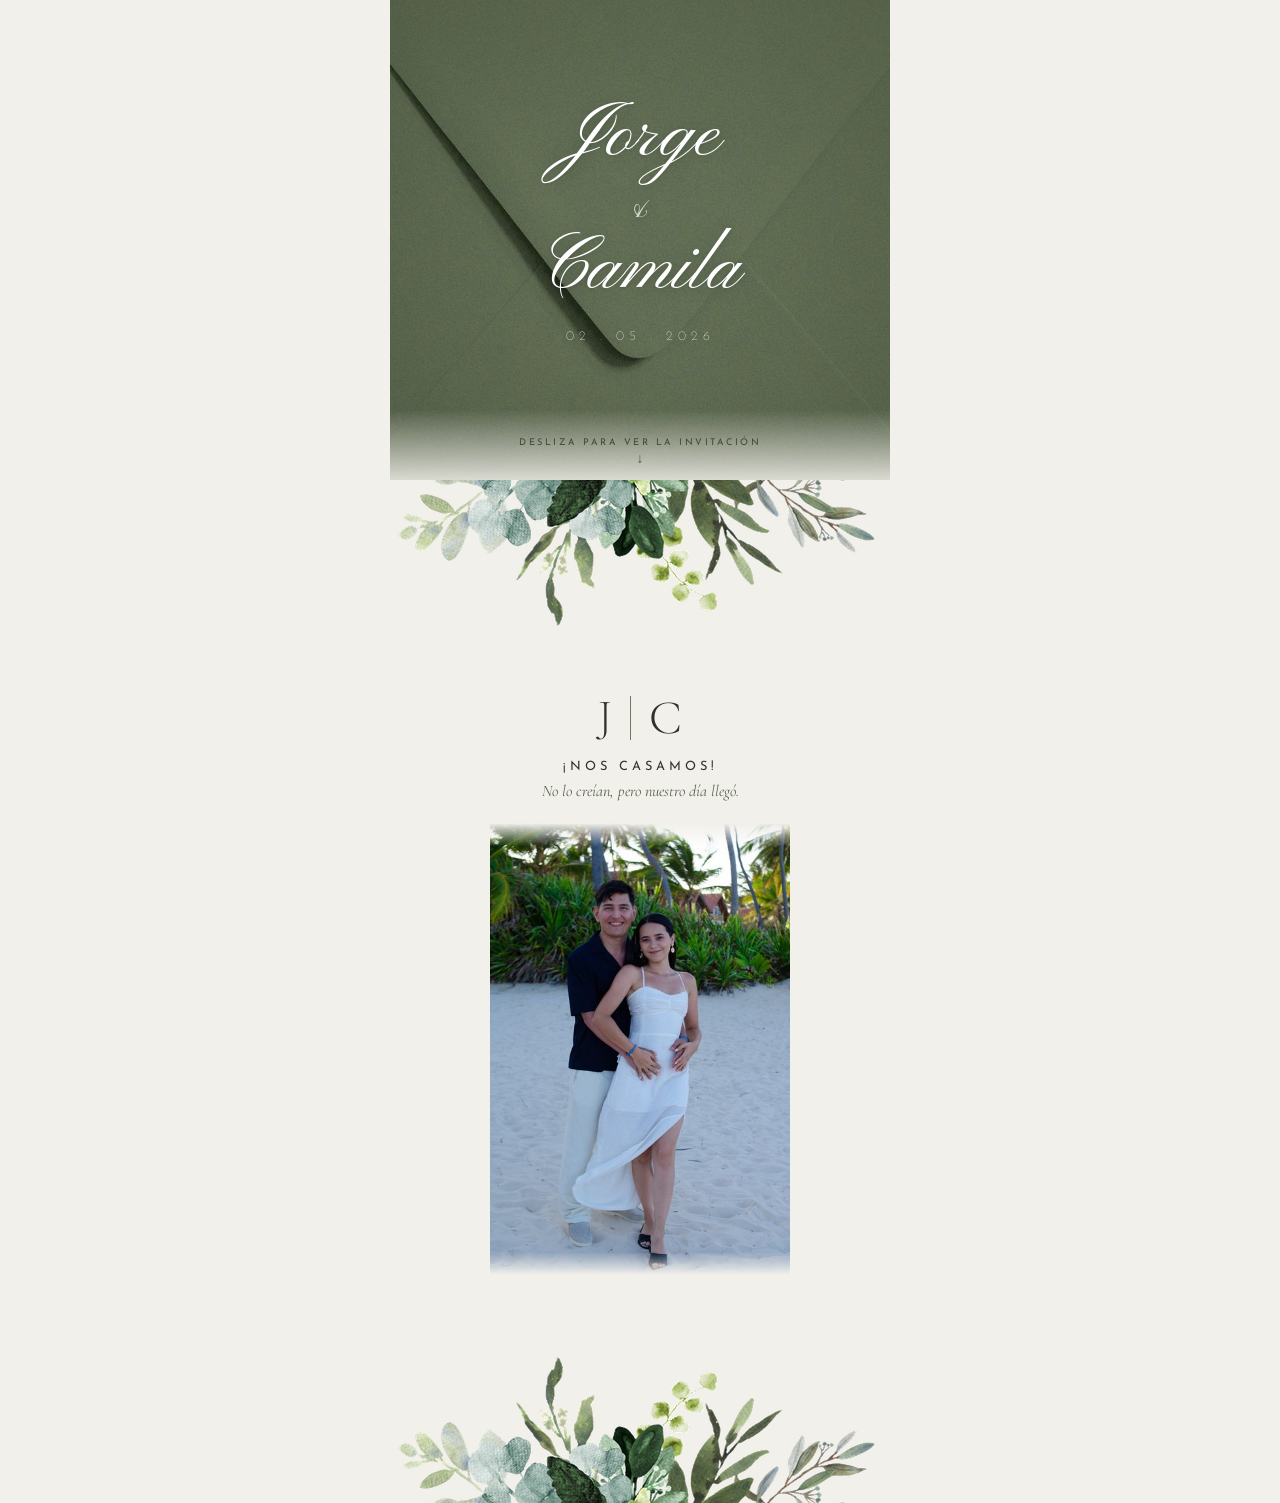
==== index.html @ a5d842a4 "New template for the invite" ====
<!DOCTYPE html>
<html lang="es">

<head>
    <meta charset="UTF-8">
    <meta name="viewport" content="width=device-width, initial-scale=1">
    <meta name="theme-color" content="#F2F0EB">
    <meta name="description" content="Invitación de boda de Jorge y Camila">
    <link rel="icon" href="./assets/favicon.png">
    <title>Jorge & Camila - Nuestra Boda</title>

    <link rel="preconnect" href="https://fonts.googleapis.com">
    <link rel="preconnect" href="https://fonts.gstatic.com" crossorigin>
    <link
        href="https://fonts.googleapis.com/css2?family=Pinyon+Script&family=Cormorant+Garamond:wght@300;400;500&family=Josefin+Sans:wght@200;300;400;500&display=swap"
        rel="stylesheet">

    <!-- CSS externo -->
    <link rel="stylesheet" href="./css/styles.css">

    <!-- JS externo -->
    <script src="./js/index.js" defer></script>
</head>

<body>
    <main class="wrap" role="main">
        <!-- HERO -->
        <section class="hero">
            <img class="hero-img"
                src="[data-uri]"
                alt="">
            <div class="hero-vig"></div>
            <div class="hero-fade"></div>
            <div class="hero-content">
                <div class="hname hn1">Jorge</div>
                <div class="hamp">&amp;</div>
                <div class="hname hn2">Camila</div>
                <div class="hdate">02 . 05 . 2026</div>
            </div>
            <div class="hero-hint">
                <span class="hint-txt">Desliza para ver la invitación</span>
                <span class="hint-arrow">↓</span>
            </div>
        </section>

        <!-- SECTION 2 -->
        <section class="sec2">
            <img class="euc-top"
                src="[data-uri]"
                alt="">
            <div class="sec2-inner">
                <div class="mono" id="mono">
                    <span class="mono-l mono-j">J</span>
                    <div class="mono-bar"></div>
                    <span class="mono-l">C</span>
                </div>
                <div class="casamos" id="casamos">
                    <p class="casamos-t">¡NOS CASAMOS!</p>
                    <p class="casamos-s">No lo creían, pero nuestro día llegó.</p>
                </div>
                <div class="foto-wrap" id="foto">
                    <img class="foto"
                        src="[data-uri]"
                        alt="Jorge y Camila">
                </div>
            </div>
            <img class="euc-bottom"
                src="[data-uri]"
                alt="">
        </section>
    </main>
</body>

</html>
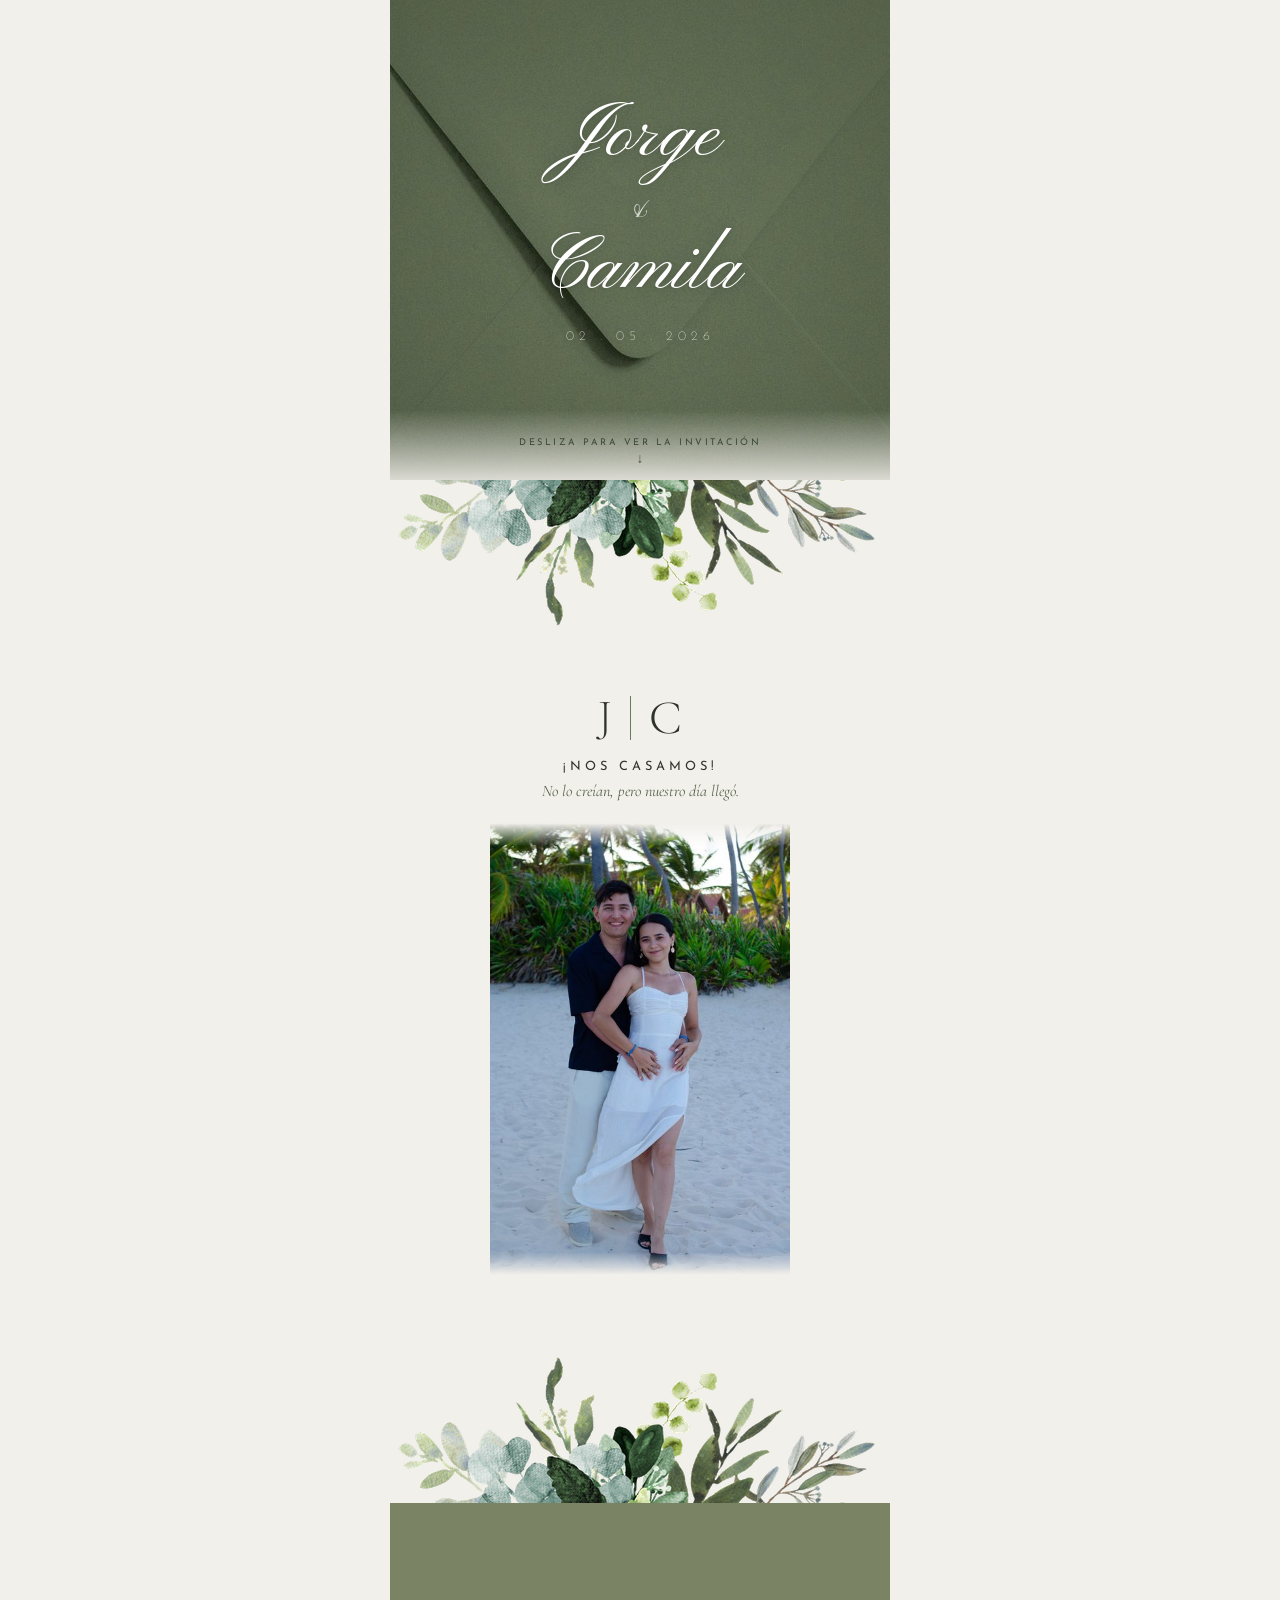
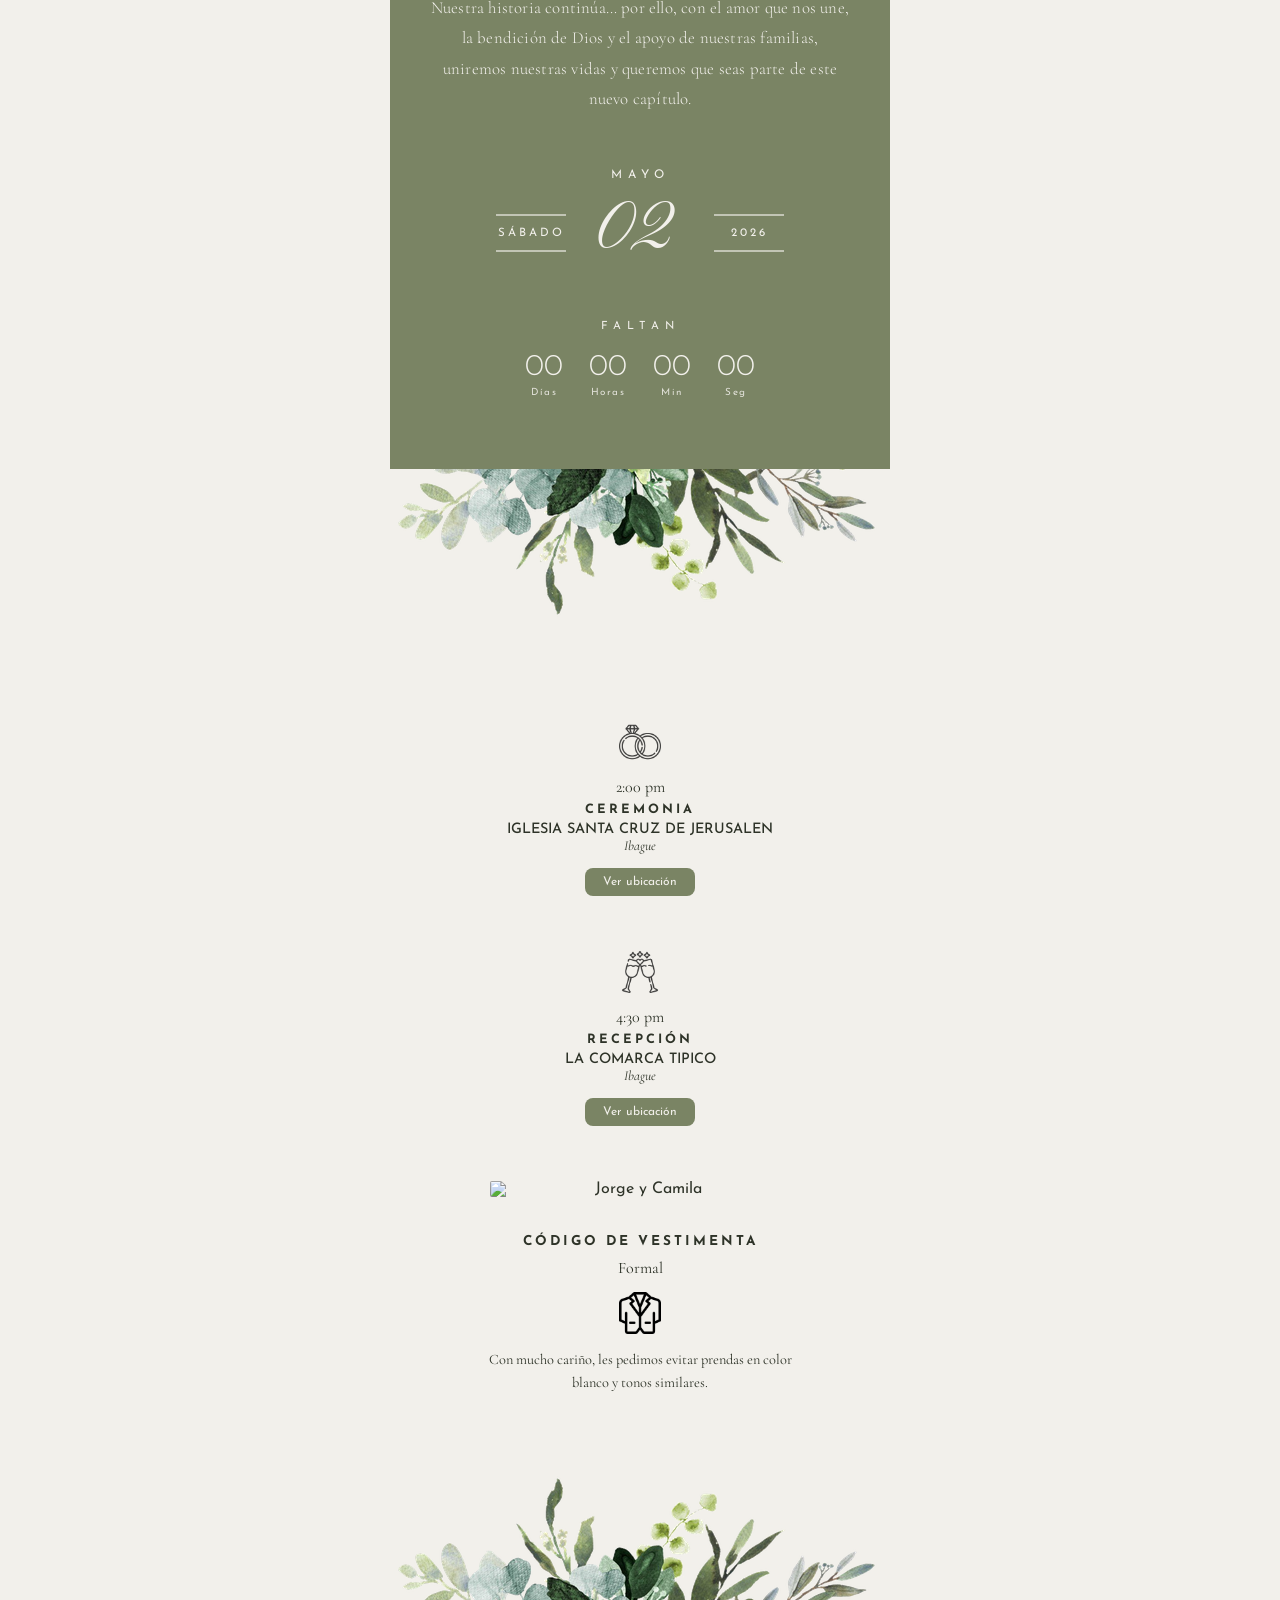
==== commit 903c043e: "Dos nuevas secciones para la invitacion finalizadas" ====
--- a/index.html
+++ b/index.html
@@ -68,6 +68,101 @@
                 src="[data-uri]"
                 alt="">
         </section>
+        <!-- SECTION 3 -->
+        <section class="sec3">
+
+            <p class="sec3-text" id="message">
+                Nuestra historia continúa… por ello, con el amor que nos une,
+                la bendición de Dios y el apoyo de nuestras familias, uniremos
+                nuestras vidas y queremos que seas parte de este nuevo capítulo.
+            </p>
+
+            <div class="fecha-box">
+                <div class="fecha-top">MAYO</div>
+
+                <div class="fecha-mid">
+                    <div class="fecha-col">
+                        <span class="fecha-line"></span>
+                        <span class="fecha-dia">SÁBADO</span>
+                        <span class="fecha-line"></span>
+                    </div>
+
+                    <div class="fecha-num">02</div>
+
+                    <div class="fecha-col">
+                        <span class="fecha-line"></span>
+                        <span class="fecha-ano">2026</span>
+                        <span class="fecha-line"></span>
+                    </div>
+                </div>
+            </div>
+
+            <div class="countdown">
+                <p class="countdown-title">FALTAN</p>
+
+                <div class="countdown-time">
+                    <div><span id="cd-d">00</span><small>Días</small></div>
+                    <div><span id="cd-h">00</span><small>Horas</small></div>
+                    <div><span id="cd-m">00</span><small>Min</small></div>
+                    <div><span id="cd-s">00</span><small>Seg</small></div>
+                </div>
+            </div>
+        </section>
+        <section class="sec2">
+            <img class="euc-top"
+                src="[data-uri]"
+                alt="">
+            <div class="sec2-inner eventos">
+
+                <!-- CEREMONIA -->
+                <div class="evento">
+                    <img class="evento-icon" src="./assets/anillos-de-boda.png" alt="">
+                    <p class="evento-hora">2:00 pm</p>
+                    <h3 class="evento-titulo">CEREMONIA</h3>
+                    <p class="evento-lugar">IGLESIA SANTA CRUZ DE JERUSALEN</p>
+                    <p class="evento-ciudad">Ibague</p>
+
+                    <a class="evento-btn" href="https://share.google/dFpgLaknAJYP2M3RO" target="_blank" rel="noopener">
+                        Ver ubicación
+                    </a>
+                </div>
+
+                <!-- RECEPCIÓN -->
+                <div class="evento">
+                    <img class="evento-icon" src="./assets/salud (1).png" alt="">
+                    <p class="evento-hora">4:30 pm</p>
+                    <h3 class="evento-titulo">RECEPCIÓN</h3>
+                    <p class="evento-lugar">LA COMARCA TIPICO</p>
+                    <p class="evento-ciudad">Ibague</p>
+
+                    <a class="evento-btn" href="https://share.google/b4p7XQlwk4lfN6Kdl" target="_blank" rel="noopener">
+                        Ver ubicación
+                    </a>
+                </div>
+                <div class="foto-wrap" id="foto">
+                    <img class="foto" src="./assets/DSC_6551.JPEG" alt="Jorge y Camila">
+                </div>
+
+                <!-- VESTIMENTA -->
+                <div class="sec2-inner vestimenta">
+
+                    <h2 class="vest-title">CÓDIGO DE VESTIMENTA</h2>
+                    <p class="vest-sub">Formal</p>
+
+                    <img class="vest-img" src="./assets/chaqueta-de-sport.png" alt="Código de vestimenta formal" loading="lazy">
+
+                    <p class="vest-note">
+                        Con mucho cariño, les pedimos evitar prendas en color blanco
+                        y tonos similares.
+                    </p>
+
+                </div>
+
+            </div>
+            <img class="euc-bottom"
+                src="[data-uri]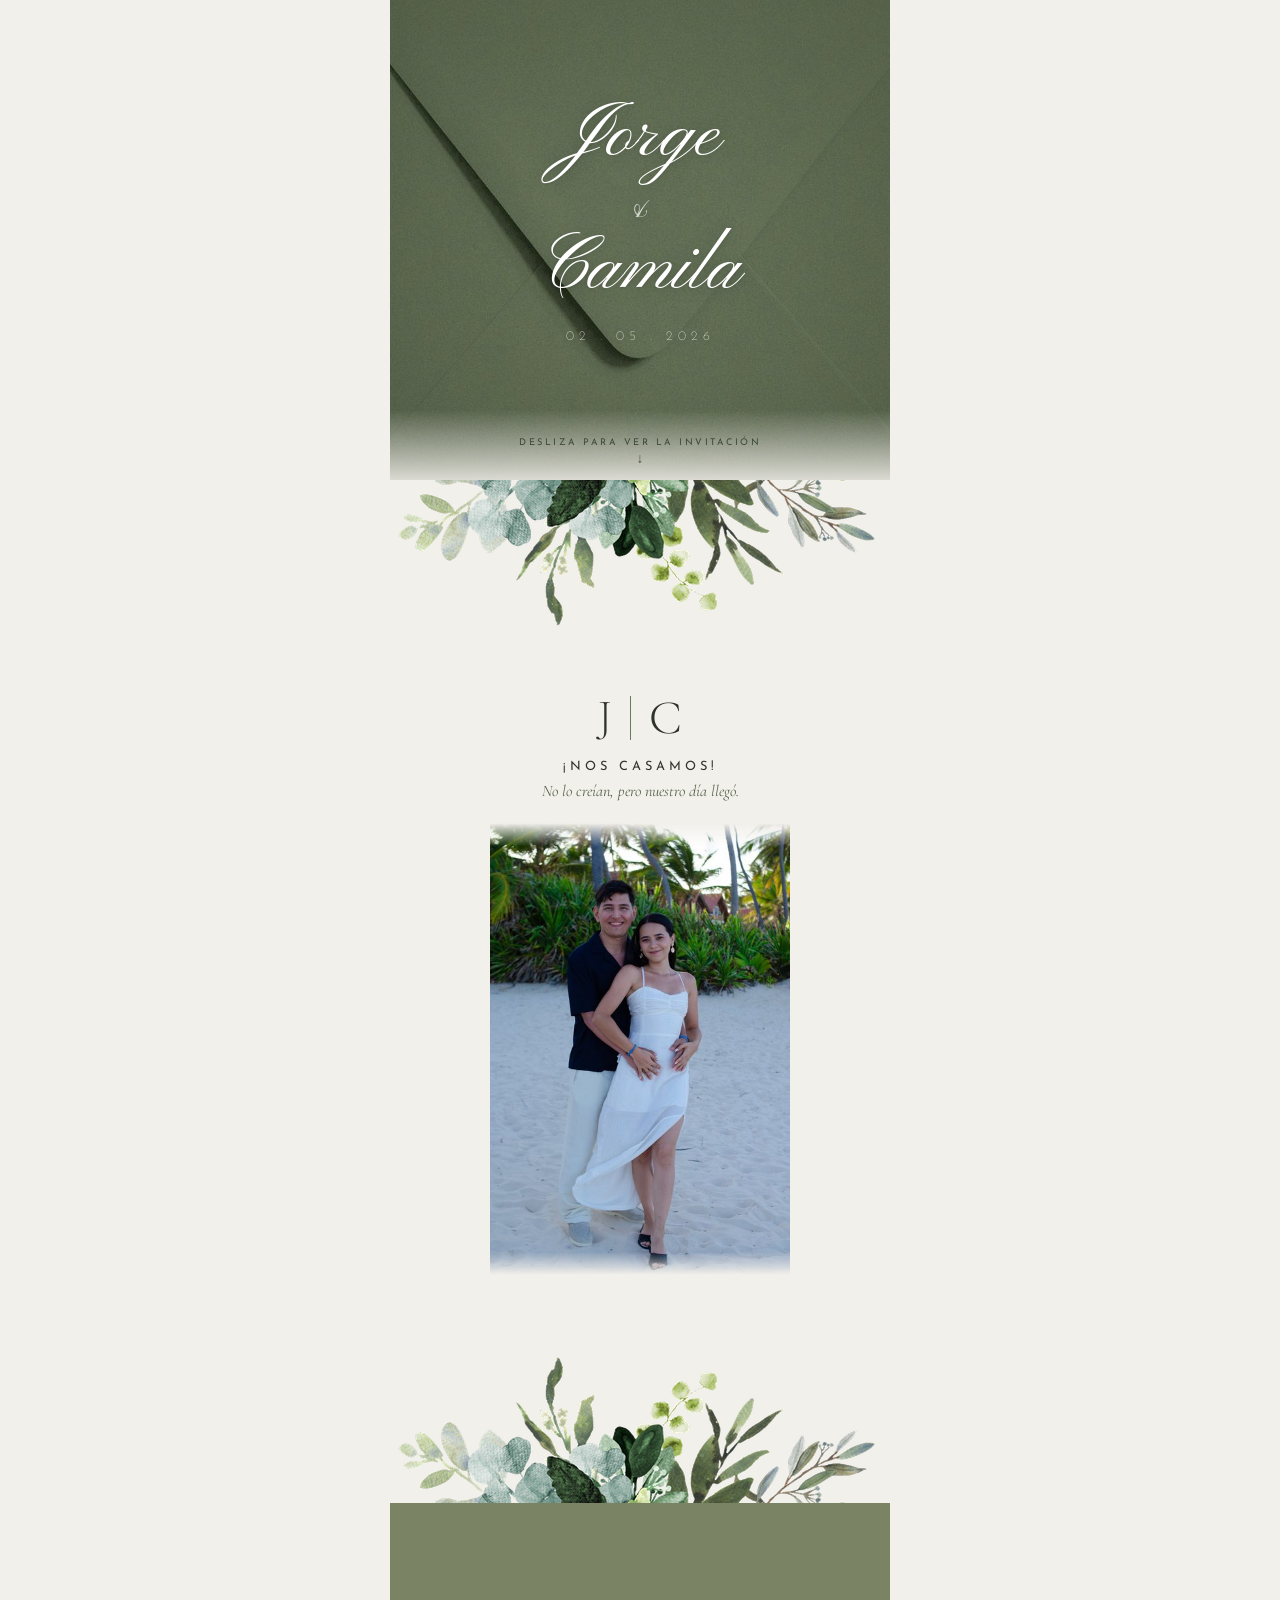
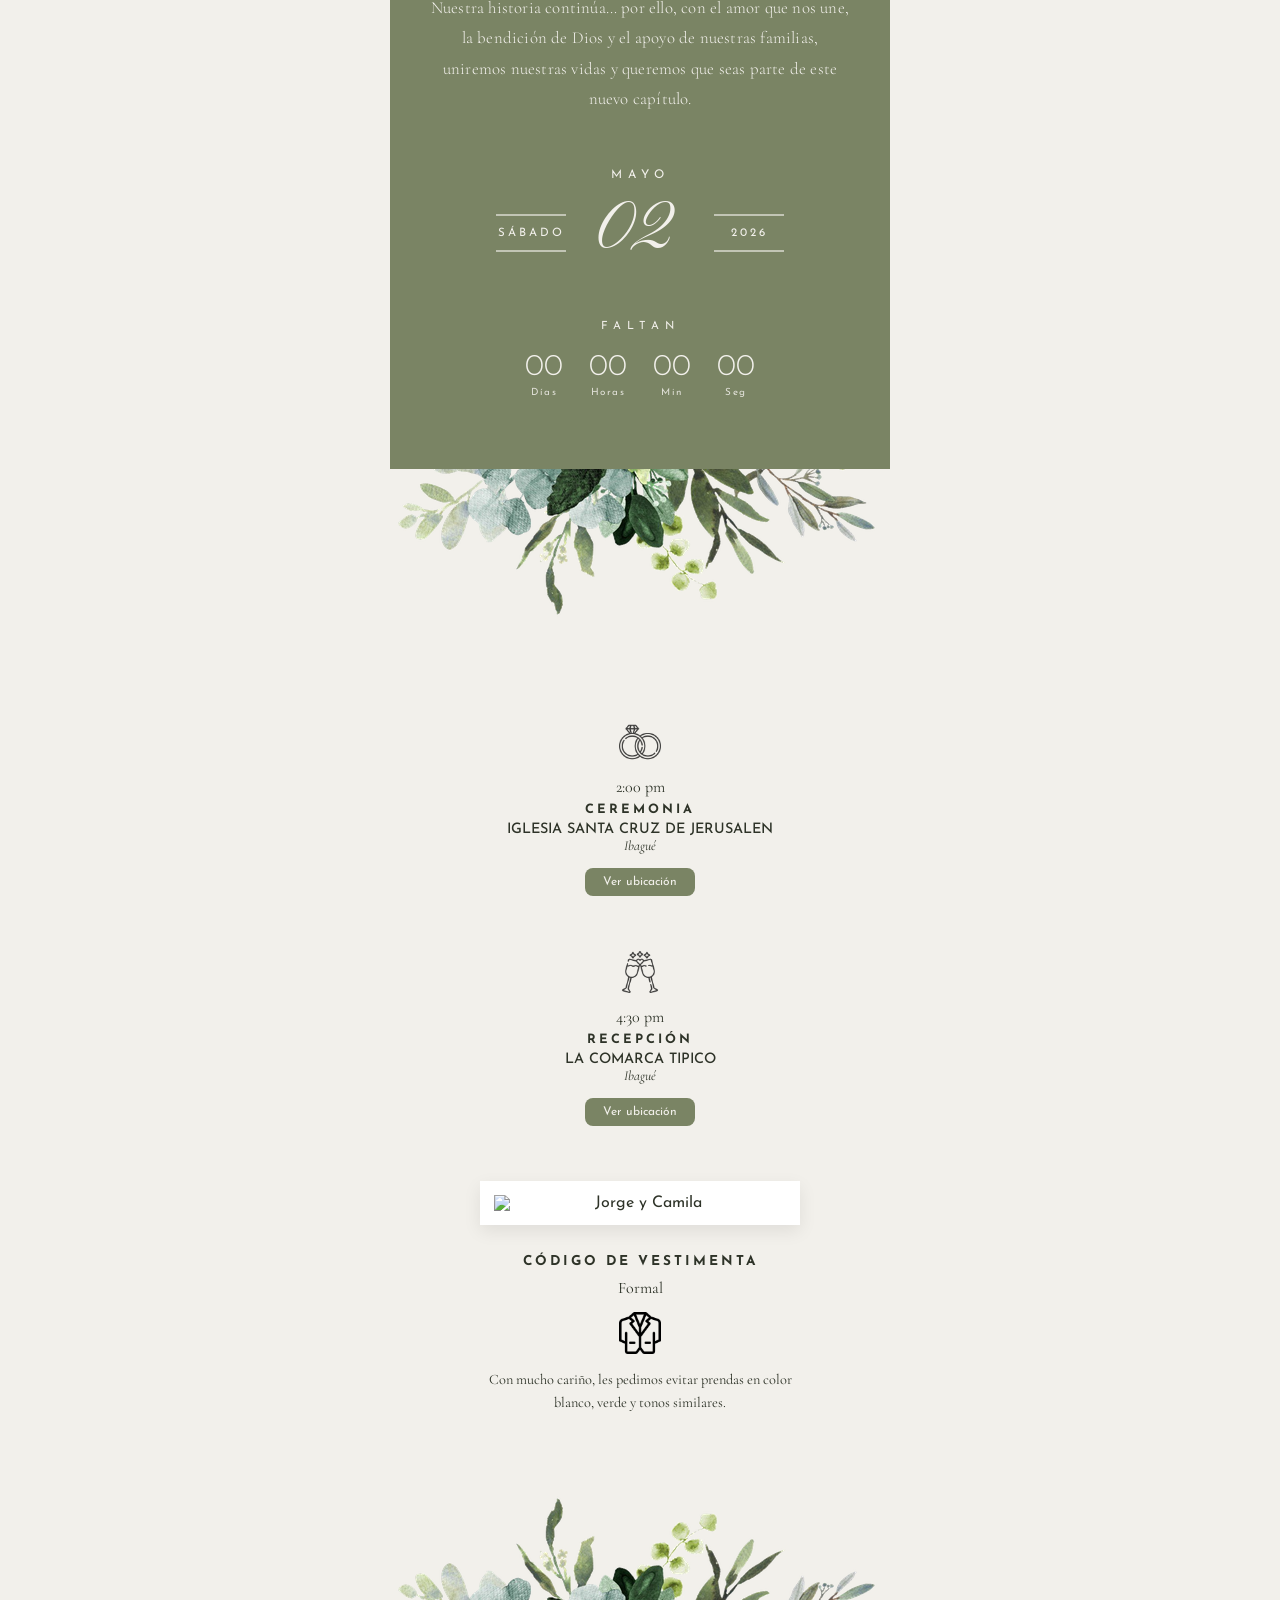
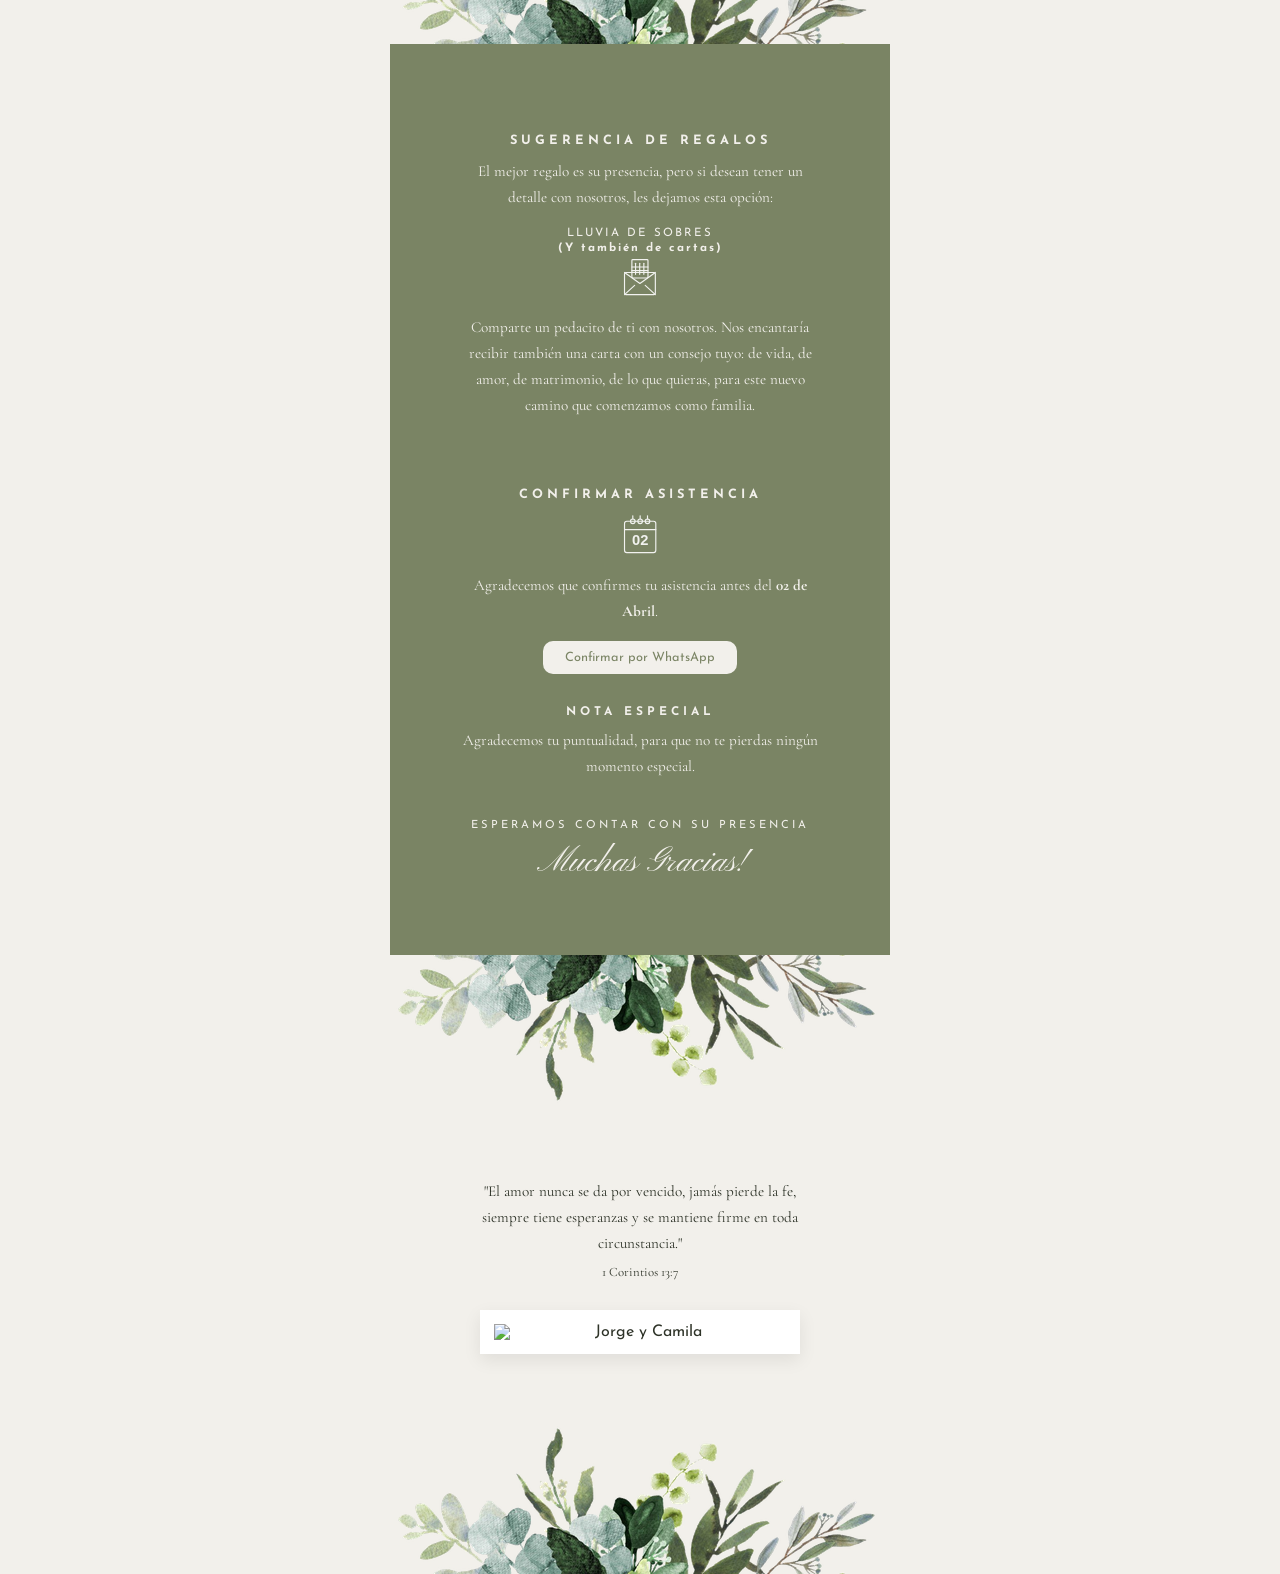
==== commit 55572541: "Final version sin links ni claude" ====
--- a/index.html
+++ b/index.html
@@ -120,7 +120,7 @@
                     <p class="evento-hora">2:00 pm</p>
                     <h3 class="evento-titulo">CEREMONIA</h3>
                     <p class="evento-lugar">IGLESIA SANTA CRUZ DE JERUSALEN</p>
-                    <p class="evento-ciudad">Ibague</p>
+                    <p class="evento-ciudad">Ibagué</p>
 
                     <a class="evento-btn" href="https://share.google/dFpgLaknAJYP2M3RO" target="_blank" rel="noopener">
                         Ver ubicación
@@ -133,36 +133,147 @@
                     <p class="evento-hora">4:30 pm</p>
                     <h3 class="evento-titulo">RECEPCIÓN</h3>
                     <p class="evento-lugar">LA COMARCA TIPICO</p>
-                    <p class="evento-ciudad">Ibague</p>
+                    <p class="evento-ciudad">Ibagué</p>
 
                     <a class="evento-btn" href="https://share.google/b4p7XQlwk4lfN6Kdl" target="_blank" rel="noopener">
                         Ver ubicación
                     </a>
                 </div>
-                <div class="foto-wrap" id="foto">
-                    <img class="foto" src="./assets/DSC_6551.JPEG" alt="Jorge y Camila">
+                <div class="foto-marco">
+                    <img src="./assets/DSC_6551.JPEG" alt="Jorge y Camila" loading="lazy">
                 </div>
 
                 <!-- VESTIMENTA -->
                 <div class="sec2-inner vestimenta">
-
                     <h2 class="vest-title">CÓDIGO DE VESTIMENTA</h2>
                     <p class="vest-sub">Formal</p>
 
-                    <img class="vest-img" src="./assets/chaqueta-de-sport.png" alt="Código de vestimenta formal" loading="lazy">
+                    <img class="vest-img" src="./assets/chaqueta-de-sport.png" alt="Código de vestimenta formal"
+                        loading="lazy">
 
                     <p class="vest-note">
-                        Con mucho cariño, les pedimos evitar prendas en color blanco
+                        Con mucho cariño, les pedimos evitar prendas en color blanco, verde
                         y tonos similares.
                     </p>
-
-                </div>
-
+                </div>
             </div>
             <img class="euc-bottom"
                 src="[data-uri]"
                 alt="">
         </section>
+        <!-- SECTION 5 -->
+        <section class="sec3">
+
+            <!-- Regalos -->
+            <div class="regalos">
+
+                <h2 class="regalos-title">SUGERENCIA DE REGALOS</h2>
+
+                <p class="regalos-text">
+                    El mejor regalo es su presencia, pero si desean tener
+                    un detalle con nosotros, les dejamos esta opción:
+                </p>
+
+                <p class="regalos-sub">LLUVIA DE SOBRES</p>
+                <strong class="regalos-sub">(Y también de cartas)</strong>
+
+                <div class="regalos-icon">
+                    <svg xmlns="http://www.w3.org/2000/svg" viewBox="0 0 100 100" fill="none" stroke="white"
+                        stroke-width="2.5" stroke-linecap="round" stroke-linejoin="round">
+                        <rect x="28" y="10" width="35" height="40" rx="2" />
+                        <line x1="36" y1="18" x2="36" y2="42" />
+                        <line x1="45" y1="18" x2="45" y2="42" />
+                        <line x1="54" y1="18" x2="54" y2="42" />
+                        <line x1="28" y1="26" x2="63" y2="26" />
+                        <line x1="28" y1="34" x2="63" y2="34" />
+                        <rect x="12" y="38" width="67" height="48" rx="3" />
+                        <path d="M12 38 L45.5 62 L79 38" />
+                        <path d="M12 86 L34 66" />
+                        <path d="M79 86 L57 66" />
+                    </svg>
+                </div>
+                <p class="regalos-text">
+                    Comparte un pedacito de ti con nosotros. Nos encantaría recibir también una carta con un consejo
+                    tuyo: de vida, de amor, de matrimonio, de lo que quieras, para este nuevo camino que comenzamos como
+                    familia.
+                </p>
+
+            </div>
+
+            <!-- Confirmación -->
+            <div class="rsvp">
+
+                <h2 class="rsvp-title">CONFIRMAR ASISTENCIA</h2>
+                <div class="regalos-icon">
+                    <svg xmlns="http://www.w3.org/2000/svg" viewBox="0 0 100 100" fill="none" stroke="white"
+                        stroke-width="2.5" stroke-linecap="round" stroke-linejoin="round">
+                        <rect x="12" y="18" width="68" height="68" rx="5" />
+                        <line x1="12" y1="36" x2="80" y2="36" />
+                        <circle cx="30" cy="18" r="5" />
+                        <line x1="30" y1="13" x2="30" y2="6" />
+                        <circle cx="46" cy="18" r="5" />
+                        <line x1="46" y1="13" x2="46" y2="6" />
+                        <circle cx="62" cy="18" r="5" />
+                        <line x1="62" y1="13" x2="62" y2="6" />
+                        <text x="46" y="70" text-anchor="middle" font-family="sans-serif" font-weight="700"
+                            font-size="32" fill="white" stroke="none">02</text>
+                    </svg>
+                </div>
+
+                <p class="rsvp-text">
+                    Agradecemos que confirmes tu asistencia antes
+                    del <strong>02 de Abril</strong>.
+                </p>
+
+                <a class="rsvp-btn" href="https://wa.me/XXXXXXXXXXX" target="_blank" rel="noopener">
+                    Confirmar por WhatsApp
+                </a>
+
+            </div>
+
+            <!-- Confirmación -->
+            <div class="cierre-bloque">
+
+                <h3 class="cierre-title mt">NOTA ESPECIAL</h3>
+                <p class="cierre-text">
+                    Agradecemos tu puntualidad, para que no te pierdas
+                    ningún momento especial.
+                </p>
+
+                <p class="cierre-presencia">
+                    ESPERAMOS CONTAR CON SU PRESENCIA
+                </p>
+
+                <p class="cierre-gracias">
+                    Muchas Gracias!
+                </p>
+
+            </div>
+        </section>
+        <section class="sec2 foto-final">
+
+            <img class="euc-top"
+                src="[data-uri]"
+                alt="">
+            <div class="sec2-inner">
+
+                <p class="foto-cita">
+                    "El amor nunca se da por vencido, jamás pierde la fe,
+                    siempre tiene esperanzas y se mantiene firme en toda circunstancia."
+                    <br>
+                    <span>1 Corintios 13:7</span>
+                </p>
+
+                <div class="foto-marco">
+                    <img src="./assets/DSC_6521.JPEG" alt="Jorge y Camila" loading="lazy">
+                </div>
+
+            </div>
+            <img class="euc-bottom"
+                src="[data-uri]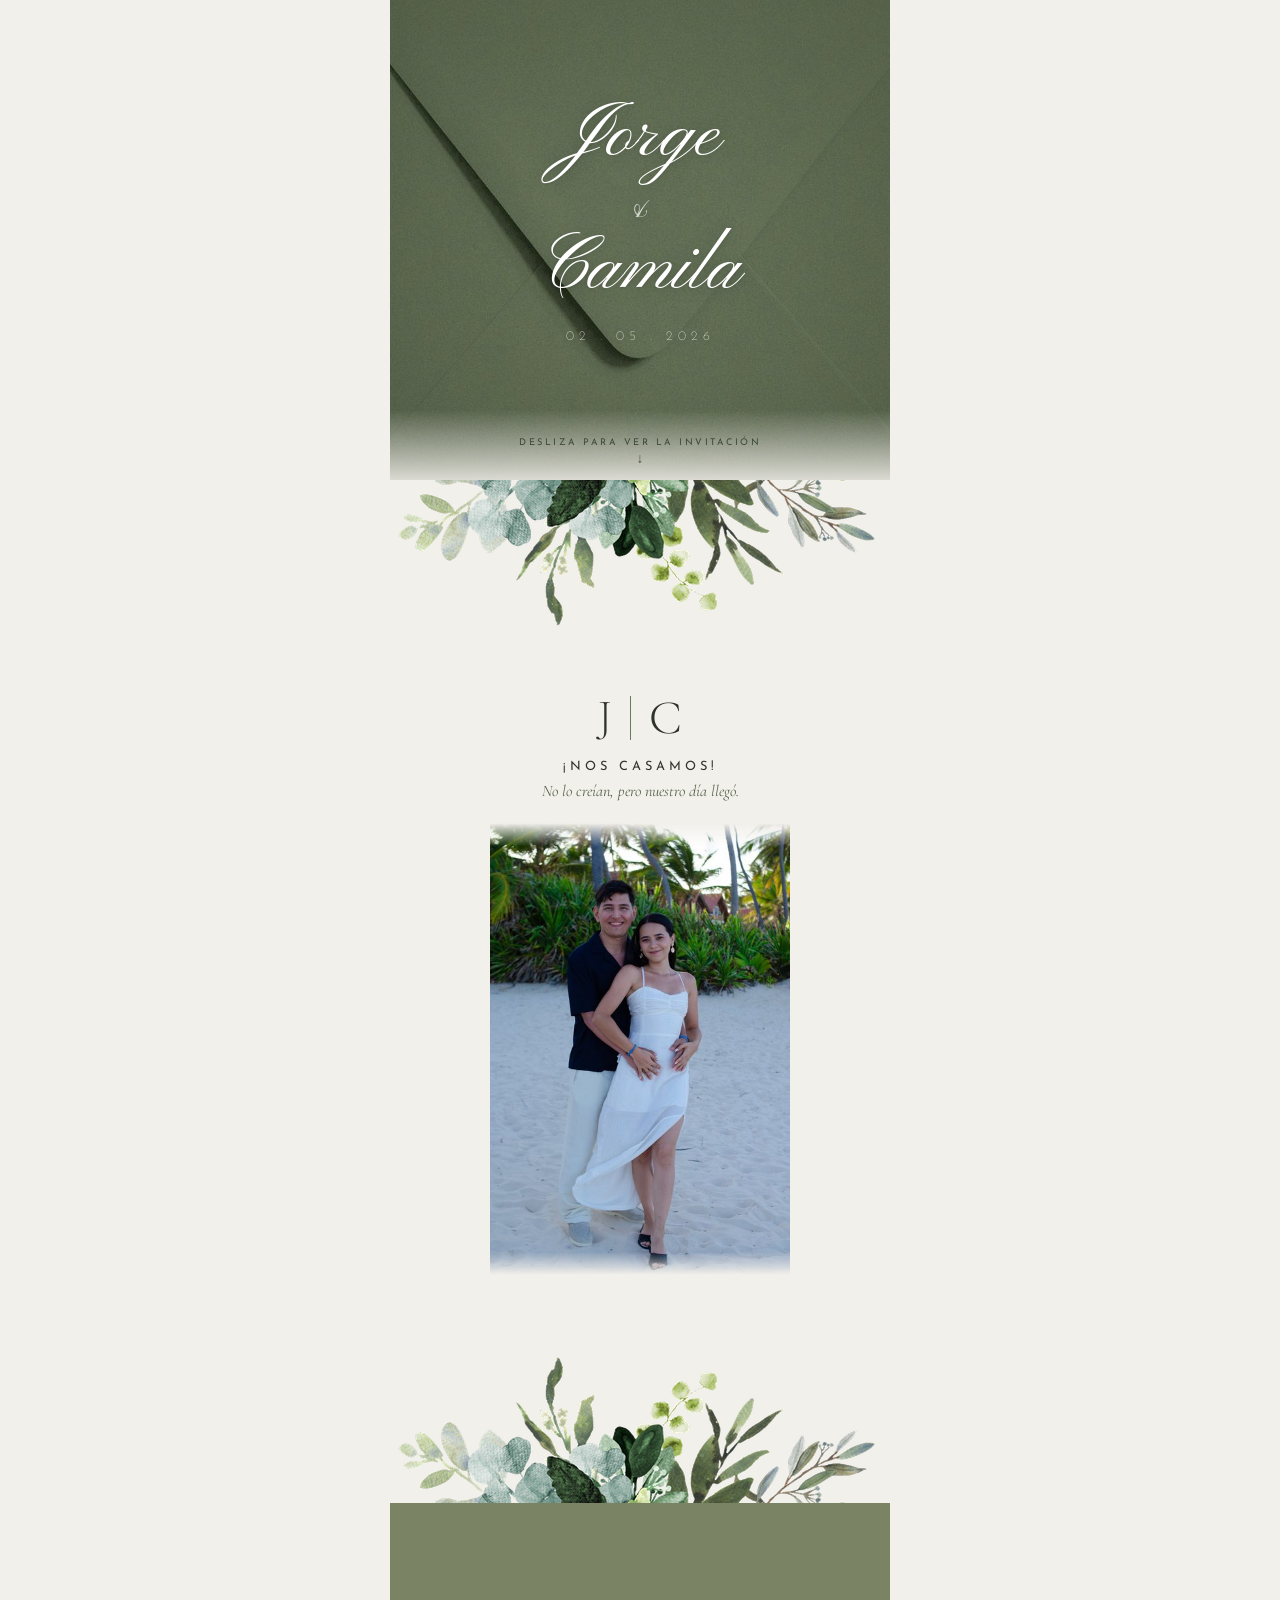
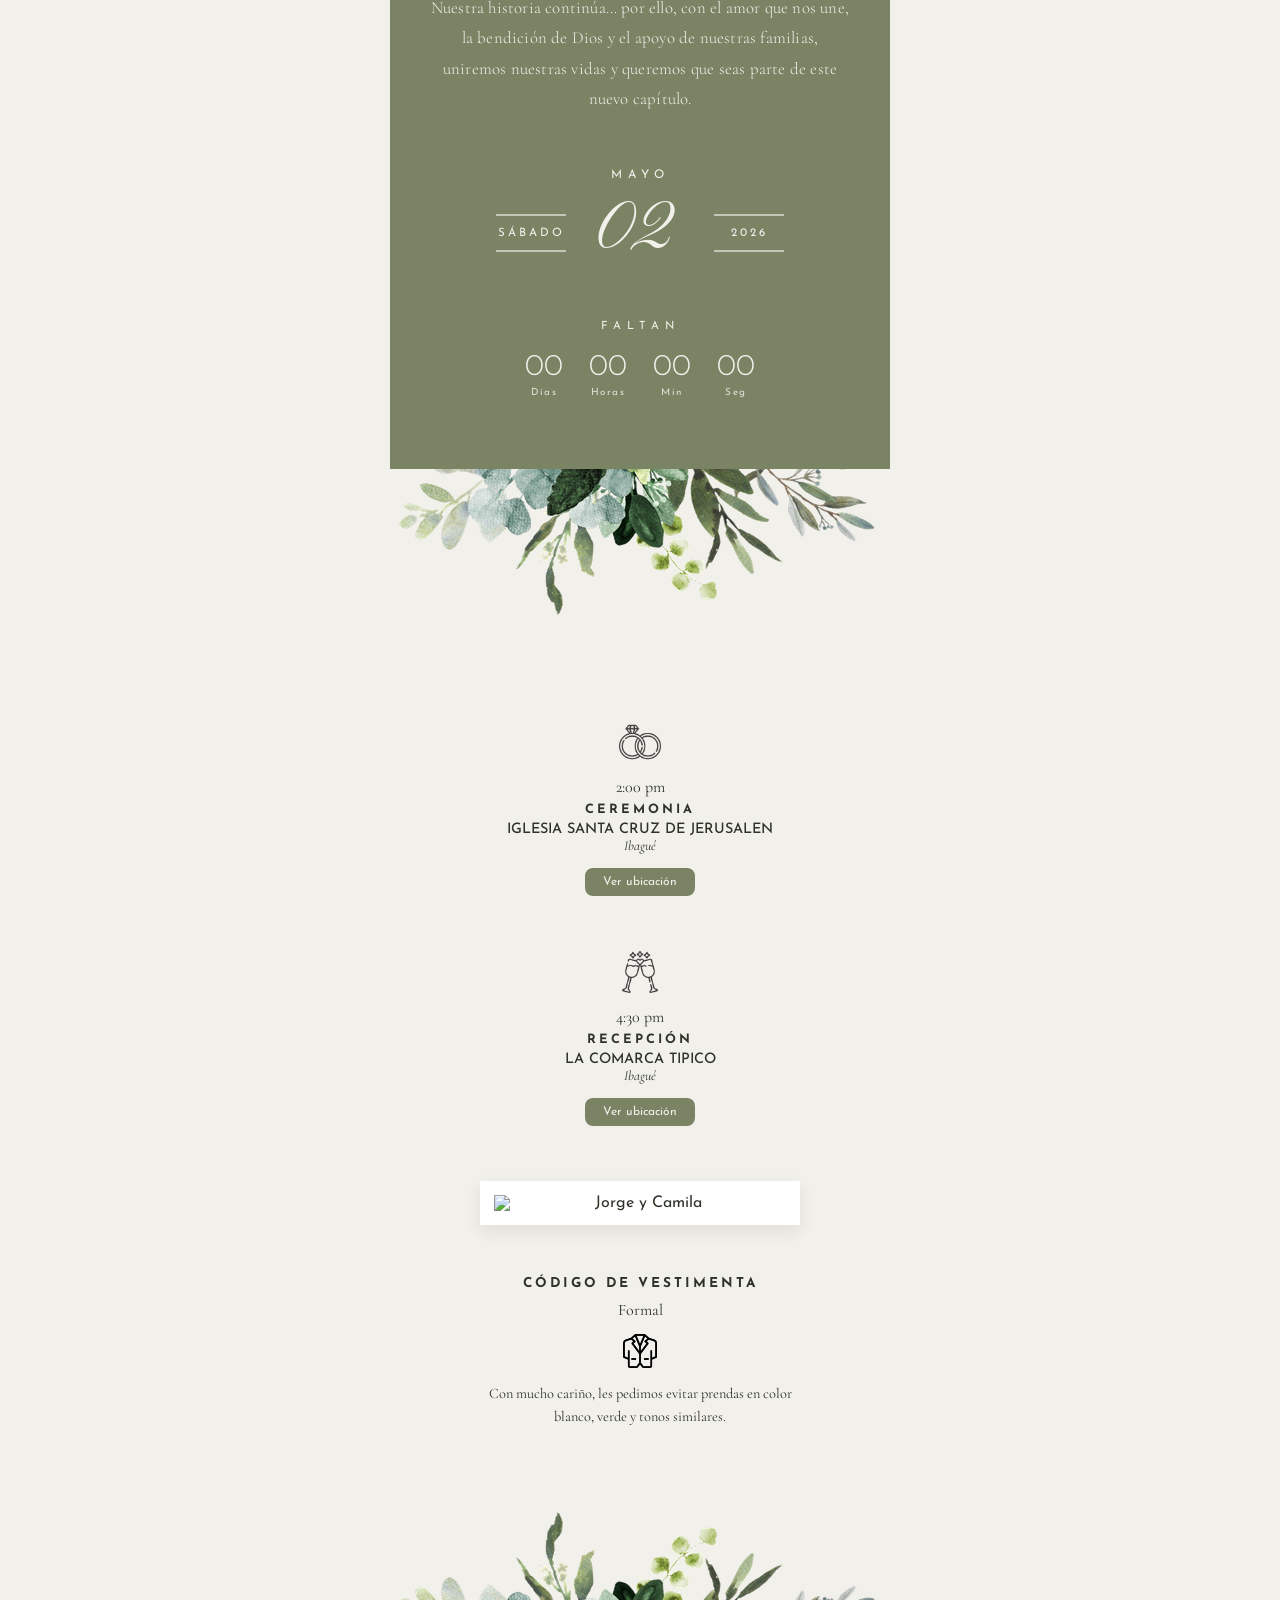
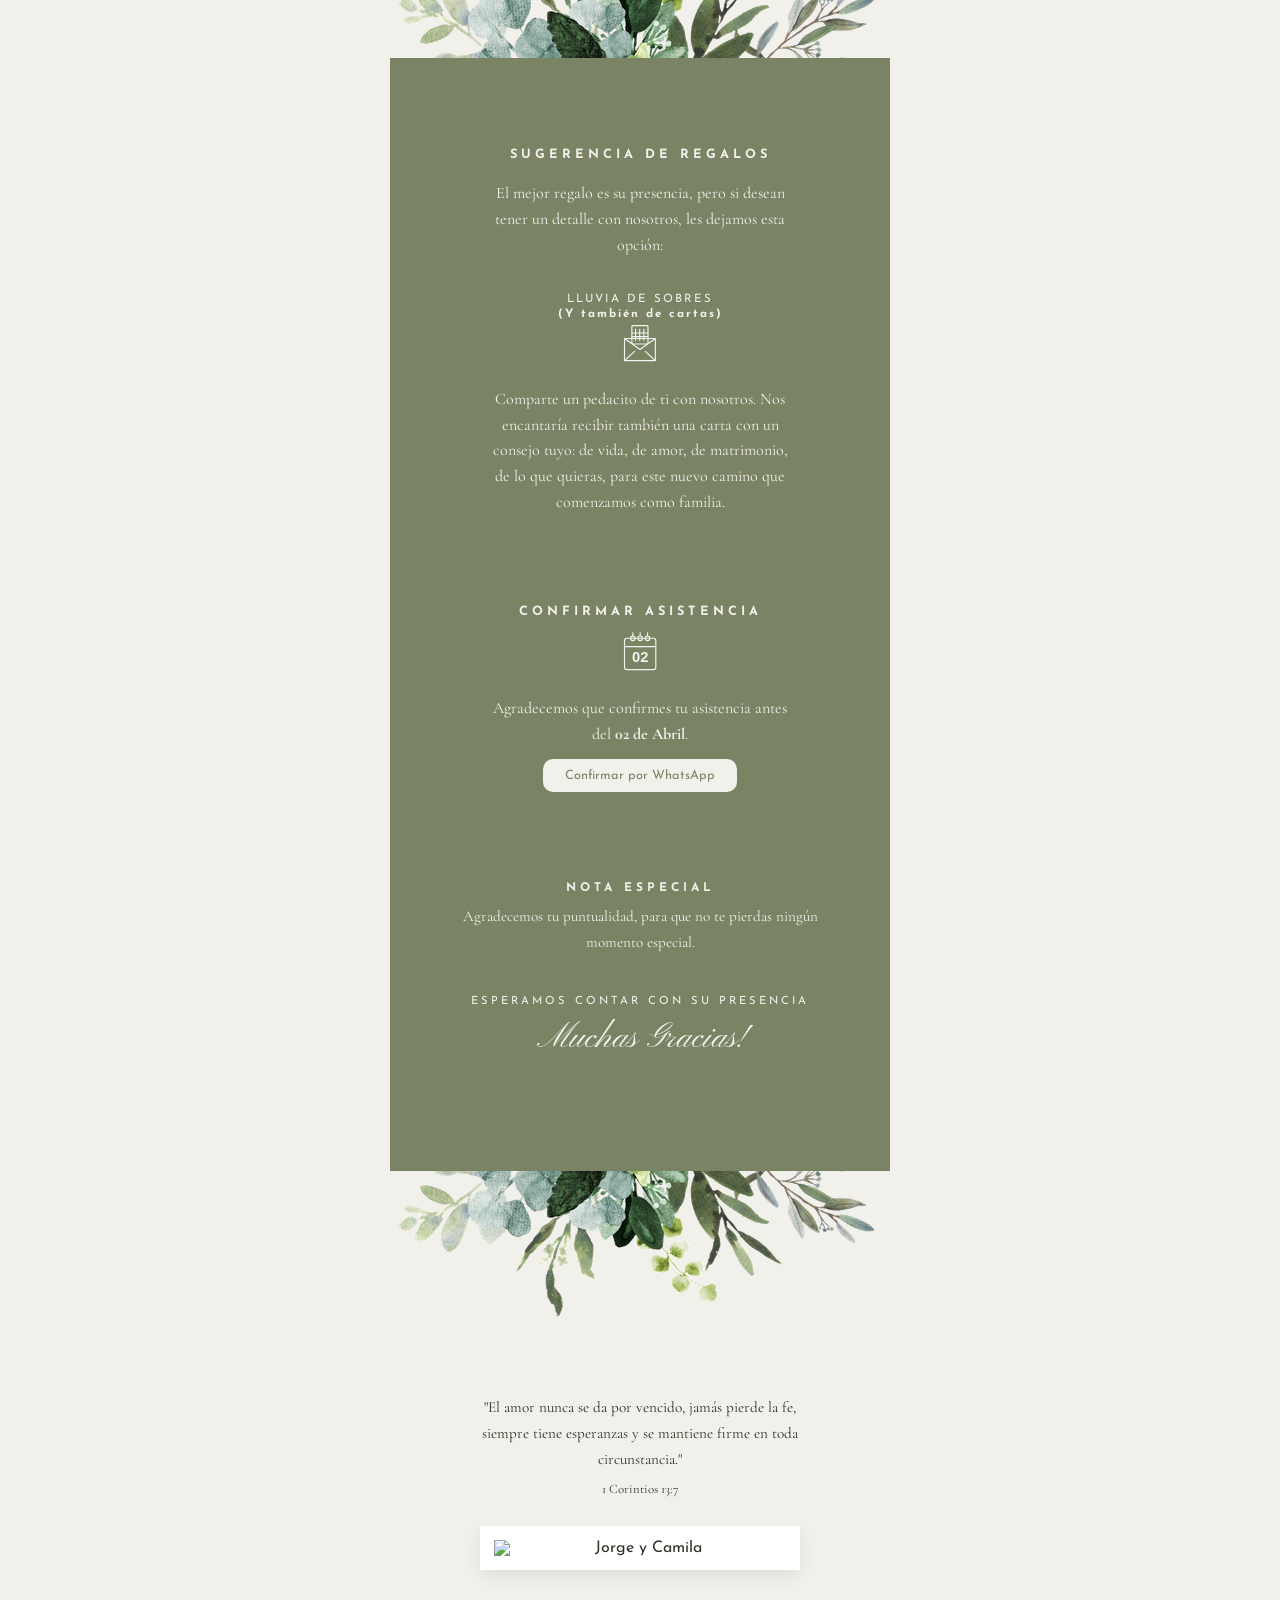
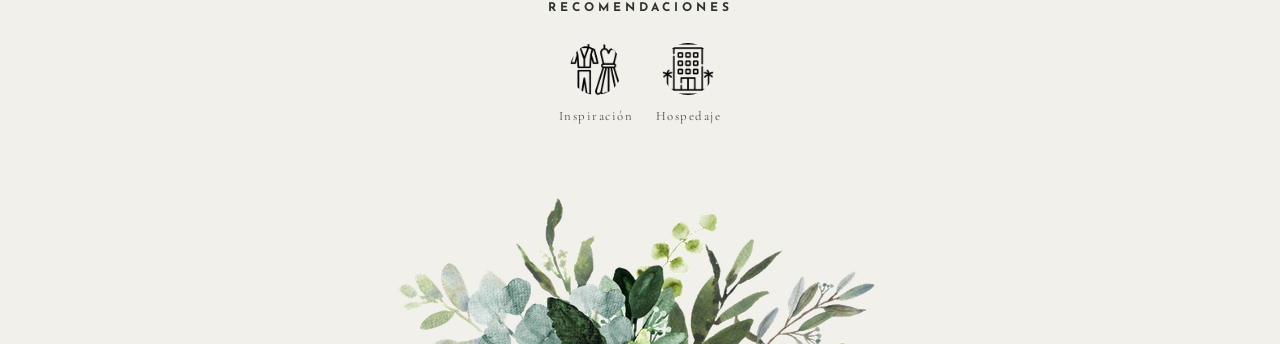
==== commit 84dd7b52: "Layout changes and dispotision" ====
--- a/index.html
+++ b/index.html
@@ -122,7 +122,8 @@
                     <p class="evento-lugar">IGLESIA SANTA CRUZ DE JERUSALEN</p>
                     <p class="evento-ciudad">Ibagué</p>
 
-                    <a class="evento-btn" href="https://share.google/dFpgLaknAJYP2M3RO" target="_blank" rel="noopener">
+                    <a class="evento-btn" href="https://maps.app.goo.gl/y7rDnZMih5NYamq76
+                    " target="_blank" rel="noopener">
                         Ver ubicación
                     </a>
                 </div>
@@ -135,7 +136,8 @@
                     <p class="evento-lugar">LA COMARCA TIPICO</p>
                     <p class="evento-ciudad">Ibagué</p>
 
-                    <a class="evento-btn" href="https://share.google/b4p7XQlwk4lfN6Kdl" target="_blank" rel="noopener">
+                    <a class="evento-btn" href="https://maps.app.goo.gl/S9WcDN7DoH4PSPwHA" target="_blank"
+                        rel="noopener">
                         Ver ubicación
                     </a>
                 </div>
@@ -225,7 +227,7 @@
                     del <strong>02 de Abril</strong>.
                 </p>
 
-                <a class="rsvp-btn" href="https://wa.me/XXXXXXXXXXX" target="_blank" rel="noopener">
+                <a class="rsvp-btn" href="https://wa.me/573046545156?text=Te%20confirmo%20mi%20asistencia%20Cami,%20soy%20/%20somos%20_%20personas" target="_blank" rel="noopener">
                     Confirmar por WhatsApp
                 </a>
 
@@ -267,7 +269,19 @@
                 <div class="foto-marco">
                     <img src="./assets/DSC_6521.JPEG" alt="Jorge y Camila" loading="lazy">
                 </div>
-
+                <h2 class="vest-title recomendaciones">RECOMENDACIONES</h2>
+                <div class="vest-links">
+                    
+                    <a href="recomendaciones.html" class="vest-link">
+                        <img src="./assets/ropa.png" alt="Dress code">
+                        <span class="vest-link-text">Inspiración</span>
+                    </a>
+
+                    <a href="recomendaciones.html" class="vest-link">
+                        <img src="./assets/recurso.png" alt="Hoteles y Airbnb">
+                        <span class="vest-link-text">Hospedaje</span>
+                    </a>
+                </div>
             </div>
             <img class="euc-bottom"
                 src="[data-uri]"
--- a/css/styles.css
+++ b/css/styles.css
@@ -1,435 +1,497 @@
-*{margin:0;padding:0;box-sizing:border-box}
-html{scroll-behavior:smooth}
-
-body{
-  font-family:'Josefin Sans',sans-serif;
-  background:#F2F0EB;
-  overflow-x:hidden;
-  -webkit-font-smoothing:antialiased;
-  color:#2E3328;
-}
-
-.wrap{
-  max-width:500px;
-  margin:0 auto;
-  background:#F2F0EB;
-  overflow:hidden;
+* {
+  margin: 0;
+  padding: 0;
+  box-sizing: border-box
+}
+
+html {
+  scroll-behavior: smooth
+}
+
+body {
+  font-family: 'Josefin Sans', sans-serif;
+  background: #F2F0EB;
+  overflow-x: hidden;
+  -webkit-font-smoothing: antialiased;
+  color: #2E3328;
+}
+
+.wrap {
+  max-width: 500px;
+  margin: 0 auto;
+  background: #F2F0EB;
+  overflow: hidden;
 }
 
 /* ========================
    HERO
    ======================== */
 
-.hero{
-  position:relative;
-  width:100%;
-  height:58vh;
-  min-height:340px;
-  max-height:480px;
-  overflow:hidden;
-}
-
-.hero-img{
-  position:absolute;
-  inset:0;
-  width:100%;
-  height:100%;
-  object-fit:cover;
-  z-index:0;
-}
-
-.hero-vig{
-  position:absolute;
-  inset:0;
-  background:radial-gradient(ellipse at center,transparent 30%,rgba(50,60,40,.28) 100%);
-  z-index:1;
-  pointer-events:none;
-}
-
-.hero-fade{
-  position:absolute;
-  bottom:0;
-  left:0;
-  width:100%;
-  height:70px;
-  background:linear-gradient(0deg,rgba(242,240,235,.85) 0%,transparent 100%);
-  z-index:2;
-  pointer-events:none;
-}
-
-.hero-content{
-  position:relative;
-  z-index:2;
-  width:100%;
-  height:100%;
-  display:flex;
-  flex-direction:column;
-  align-items:center;
-  justify-content:center;
-  padding:0 24px;
-  margin-top:-20px;
-}
-
-.hname{
-  font-family:'Pinyon Script',cursive;
-  color:#fff;
-  text-shadow:0 2px 18px rgba(0,0,0,.22),0 1px 4px rgba(0,0,0,.12);
-  text-align:center;
-  line-height:1.05;
-}
-
-.hn1{font-size:clamp(3rem,10vw,4.8rem);opacity:0;animation:fi .9s ease .3s forwards}
-.hamp{
-  font-family:'Pinyon Script',cursive;
-  font-size:clamp(1.5rem,4.5vw,2.1rem);
-  color:rgba(255,255,255,.72);
-  text-shadow:0 2px 12px rgba(0,0,0,.15);
-  opacity:0;
-  animation:fi .9s ease .6s forwards;
-  padding-top:10px;
-}
-.hn2{font-size:clamp(3rem,10vw,4.8rem);opacity:0;animation:fi .9s ease .9s forwards}
-
-.hdate{
-  margin-top:20px;
-  font-weight:200;
-  font-size:.82rem;
-  letter-spacing:5px;
-  color:rgba(255,255,255,.75);
-  text-shadow:0 1px 8px rgba(0,0,0,.15);
-  opacity:0;
-  animation:fi .8s ease 1.3s forwards;
+.hero {
+  position: relative;
+  width: 100%;
+  height: 58vh;
+  min-height: 340px;
+  max-height: 480px;
+  overflow: hidden;
+}
+
+.hero-img {
+  position: absolute;
+  inset: 0;
+  width: 100%;
+  height: 100%;
+  object-fit: cover;
+  z-index: 0;
+}
+
+.hero-vig {
+  position: absolute;
+  inset: 0;
+  background: radial-gradient(ellipse at center, transparent 30%, rgba(50, 60, 40, .28) 100%);
+  z-index: 1;
+  pointer-events: none;
+}
+
+.hero-fade {
+  position: absolute;
+  bottom: 0;
+  left: 0;
+  width: 100%;
+  height: 70px;
+  background: linear-gradient(0deg, rgba(242, 240, 235, .85) 0%, transparent 100%);
+  z-index: 2;
+  pointer-events: none;
+}
+
+.hero-content {
+  position: relative;
+  z-index: 2;
+  width: 100%;
+  height: 100%;
+  display: flex;
+  flex-direction: column;
+  align-items: center;
+  justify-content: center;
+  padding: 0 24px;
+  margin-top: -20px;
+}
+
+.hname {
+  font-family: 'Pinyon Script', cursive;
+  color: #fff;
+  text-shadow: 0 2px 18px rgba(0, 0, 0, .22), 0 1px 4px rgba(0, 0, 0, .12);
+  text-align: center;
+  line-height: 1.05;
+}
+
+.hn1 {
+  font-size: clamp(3rem, 10vw, 4.8rem);
+  opacity: 0;
+  animation: fi .9s ease .3s forwards
+}
+
+.hamp {
+  font-family: 'Pinyon Script', cursive;
+  font-size: clamp(1.5rem, 4.5vw, 2.1rem);
+  color: rgba(255, 255, 255, .72);
+  text-shadow: 0 2px 12px rgba(0, 0, 0, .15);
+  opacity: 0;
+  animation: fi .9s ease .6s forwards;
+  padding-top: 10px;
+}
+
+.hn2 {
+  font-size: clamp(3rem, 10vw, 4.8rem);
+  opacity: 0;
+  animation: fi .9s ease .9s forwards
+}
+
+.hdate {
+  margin-top: 20px;
+  font-weight: 200;
+  font-size: .82rem;
+  letter-spacing: 5px;
+  color: rgba(255, 255, 255, .75);
+  text-shadow: 0 1px 8px rgba(0, 0, 0, .15);
+  opacity: 0;
+  animation: fi .8s ease 1.3s forwards;
 }
 
 /* Scroll hint */
 
-.hero-hint{
-  position:absolute;
-  bottom:14px;
-  left:0;
-  width:100%;
-  text-align:center;
-  z-index:3;
-  opacity:0;
-  animation:fi .7s ease 1.8s forwards;
-}
-
-.hint-txt{
-  font-weight:400;
-  font-size:.58rem;
-  letter-spacing:2.5px;
-  text-transform:uppercase;
-  color:#3D4A35;
-}
-
-.hint-arrow{
-  display:block;
-  margin-top:2px;
-  color:#4A5740;
-  font-size:.85rem;
-  animation:bounce 2.2s ease-in-out infinite;
+.hero-hint {
+  position: absolute;
+  bottom: 14px;
+  left: 0;
+  width: 100%;
+  text-align: center;
+  z-index: 3;
+  opacity: 0;
+  animation: fi .7s ease 1.8s forwards;
+}
+
+.hint-txt {
+  font-weight: 400;
+  font-size: .58rem;
+  letter-spacing: 2.5px;
+  text-transform: uppercase;
+  color: #3D4A35;
+}
+
+.hint-arrow {
+  display: block;
+  margin-top: 2px;
+  color: #4A5740;
+  font-size: .85rem;
+  animation: bounce 2.2s ease-in-out infinite;
 }
 
 /* ========================
    SECTION 2
    ======================== */
 
-.sec2{
-  position:relative;
-  width:100%;
-  background:#F2F0EB;
+.sec2 {
+  position: relative;
+  width: 100%;
+  background: #F2F0EB;
 }
 
 .euc-top,
-.euc-bottom{
-  width:100%;
-  display:block;
-  pointer-events:none;
-}
-
-.sec2-inner{
-  padding:2px 32px 8px;
-  text-align:center;
+.euc-bottom {
+  width: 100%;
+  display: block;
+  pointer-events: none;
+}
+
+.sec2-inner {
+  padding: 2px 32px 8px;
+  text-align: center;
 }
 
 /* Monogram */
 
-.mono{
-  display:flex;
-  align-items:center;
-  justify-content:center;
-  margin:0 0 18px;
-  opacity:0;
-  transform:translateY(14px);
-}
-
-.mono.vis{
-  opacity:1;
-  transform:translateY(0);
-  transition:all .8s ease;
-}
-
-.mono-l{
-  font-family:'Cormorant Garamond',serif;
-  font-weight:300;
-  color:#2E3328;
-  line-height:1;
-  display:flex;
-  height:48px;
-  font-size:3rem;
-}
-
-.mono-j{font-size:2.7rem}
-
-.mono-bar{
-  width:1.5px;
-  height:44px;
-  background:#6B7B5E;
-  margin:0 18px;
+.mono {
+  display: flex;
+  align-items: center;
+  justify-content: center;
+  margin: 0 0 18px;
+  opacity: 0;
+  transform: translateY(14px);
+}
+
+.mono.vis {
+  opacity: 1;
+  transform: translateY(0);
+  transition: all .8s ease;
+}
+
+.mono-l {
+  font-family: 'Cormorant Garamond', serif;
+  font-weight: 300;
+  color: #2E3328;
+  line-height: 1;
+  display: flex;
+  height: 48px;
+  font-size: 3rem;
+}
+
+.mono-j {
+  font-size: 2.7rem
+}
+
+.mono-bar {
+  width: 1.5px;
+  height: 44px;
+  background: #6B7B5E;
+  margin: 0 18px;
 }
 
 /* Texto */
 
-.casamos{
-  text-align:center;
-  margin-bottom:18px;
-  opacity:0;
-  transform:translateY(14px);
-}
-
-.casamos.vis{
-  opacity:1;
-  transform:translateY(0);
-  transition:all .8s ease .1s;
-}
-
-.casamos-t{
-  font-weight:400;
-  font-size:.8rem;
-  letter-spacing:4px;
-  text-transform:uppercase;
-  color:#2E3328;
-  margin-bottom:6px;
-}
-
-.casamos-s{
-  font-family:'Cormorant Garamond',serif;
-  font-style:italic;
-  font-size:1rem;
-  color:#5A6650;
-  line-height:1.6;
+.casamos {
+  text-align: center;
+  margin-bottom: 18px;
+  opacity: 0;
+  transform: translateY(14px);
+}
+
+.casamos.vis {
+  opacity: 1;
+  transform: translateY(0);
+  transition: all .8s ease .1s;
+}
+
+.casamos-t {
+  font-weight: 400;
+  font-size: .8rem;
+  letter-spacing: 4px;
+  text-transform: uppercase;
+  color: #2E3328;
+  margin-bottom: 6px;
+}
+
+.casamos-s {
+  font-family: 'Cormorant Garamond', serif;
+  font-style: italic;
+  font-size: 1rem;
+  color: #5A6650;
+  line-height: 1.6;
 }
 
 /* Foto */
 
-.foto-wrap{
-  width:100%;
-  max-width:300px;
-  margin:0 auto 8px;
-  opacity:0;
-  transform:translateY(16px);
-}
-
-.foto-wrap.vis{
-  opacity:1;
-  transform:translateY(0);
-  transition:all .9s ease .2s;
-}
-
-.foto-wrap img{
-  width:100%;
-  display:block;
-  border-radius:2px;
+.foto-wrap {
+  width: 100%;
+  max-width: 300px;
+  margin: 0 auto 8px;
+  opacity: 0;
+  transform: translateY(16px);
+}
+
+.foto-wrap.vis {
+  opacity: 1;
+  transform: translateY(0);
+  transition: all .9s ease .2s;
+}
+
+.foto-wrap img {
+  width: 100%;
+  display: block;
+  border-radius: 2px;
 }
 
 /* ========================
    SECTION 3
    ======================== */
 
-.sec3{
-  background:#7A8464;
-  color:#F2F0EB;
-  text-align:center;
-  padding:90px 28px 70px; /* más aire arriba */
+.sec3 {
+  background: #7A8464;
+  color: #F2F0EB;
+  text-align: center;
+  padding: 90px 28px 70px;
+  /* más aire arriba */
 }
 
 /* Texto superior */
 
-.sec3-text{
-  font-family:'Cormorant Garamond',serif;
-  font-weight:300;
-  font-size:1.05rem;
-  line-height:1.8;
-  letter-spacing:.2px;
-  max-width:420px;
-  margin:0 auto 55px;
+.sec3-text {
+  font-family: 'Cormorant Garamond', serif;
+  font-weight: 300;
+  font-size: 1.05rem;
+  line-height: 1.8;
+  letter-spacing: .2px;
+  max-width: 420px;
+  margin: 0 auto 55px;
 }
 
 /* Fecha */
 
-.fecha-top{
-  letter-spacing:6px;
-  font-size:.75rem;
-  margin-bottom:18px;
-}
-
-.fecha-mid{
-  display:flex;
-  align-items:center;
-  justify-content:center;
-  gap:26px;
-  margin-bottom:55px;
-}
-
-.fecha-col{
-  display:flex;
-  flex-direction:column;
-  align-items:center;
-  gap:6px;
-}
-
-.fecha-line{
-  width:70px;
-  height:2px;
-  background:#F2F0EB;
-  opacity:.6;
+.fecha-top {
+  letter-spacing: 6px;
+  font-size: .75rem;
+  margin-bottom: 18px;
+}
+
+.fecha-mid {
+  display: flex;
+  align-items: center;
+  justify-content: center;
+  gap: 26px;
+  margin-bottom: 55px;
+}
+
+.fecha-col {
+  display: flex;
+  flex-direction: column;
+  align-items: center;
+  gap: 6px;
+}
+
+.fecha-line {
+  width: 70px;
+  height: 2px;
+  background: #F2F0EB;
+  opacity: .6;
 }
 
 .fecha-dia,
-.fecha-ano{
-  font-size:.72rem;
-  letter-spacing:3px;
+.fecha-ano {
+  font-size: .72rem;
+  letter-spacing: 3px;
   margin-block: 0.3rem;
 }
 
-.fecha-num{
-  font-family:'Pinyon Script',cursive;
-  font-size:4.2rem;
-  line-height:1;
+.fecha-num {
+  font-family: 'Pinyon Script', cursive;
+  font-size: 4.2rem;
+  line-height: 1;
   margin-right: 1rem;
 }
 
 /* Countdown */
 
-.countdown-title{
-  letter-spacing:6px;
-  font-size:.7rem;
-  margin-bottom:20px;
-}
-
-.countdown-time{
-  display:flex;
-  justify-content:center;
-  gap:26px;
-}
-
-.countdown-time span{
-  display:block;
-  font-size:1.9rem;
-  font-weight:300;
-}
-
-.countdown-time small{
-  font-size:.62rem;
-  letter-spacing:1.5px;
-  opacity:.85;
+.countdown-title {
+  letter-spacing: 6px;
+  font-size: .7rem;
+  margin-bottom: 20px;
+}
+
+.countdown-time {
+  display: flex;
+  justify-content: center;
+  gap: 26px;
+}
+
+.countdown-time span {
+  display: block;
+  font-size: 1.9rem;
+  font-weight: 300;
+}
+
+.countdown-time small {
+  font-size: .62rem;
+  letter-spacing: 1.5px;
+  opacity: .85;
 }
 
 /* ========================
    VESTIMENTA
    ======================== */
 
-.vestimenta{
-  text-align:center;
-  padding-top:20px;
-}
-
-.vest-title{
-  font-size:.85rem;
-  letter-spacing:3px;
-  margin-block:10px;
-}
-
-.vest-sub{
-  font-family:'Cormorant Garamond',serif;
-  font-size:1rem;
-  margin-bottom:14px;
-}
-
-.vest-img{
-  width:42px;
-  margin:0 auto 14px;
-  display:block;
-}
-
-.vest-note{
-  font-family:'Cormorant Garamond',serif;
-  font-size:.9rem;
-  line-height:1.6;
-  max-width:320px;
-  margin:0 auto;
+.vestimenta {
+  text-align: center;
+  margin-top: 2.5rem;
+}
+
+.vest-title {
+  font-size: .85rem;
+  letter-spacing: 3px;
+  margin-block: 10px;
+}
+
+.vest-sub {
+  font-family: 'Cormorant Garamond', serif;
+  font-size: 1rem;
+  margin-bottom: 14px;
+}
+
+.vest-img {
+  width: 34px;
+  margin: 0 auto 14px;
+  display: block;
+}
+
+.vest-note {
+  font-family: 'Cormorant Garamond', serif;
+  font-size: .9rem;
+  line-height: 1.6;
+  max-width: 320px;
+  margin: 0 auto;
+}
+
+.vest-link-text {
+  font-family: 'Cormorant Garamond', serif;
+  font-size: 1.9rem;
+}
+
+.vest-links {
+  display: flex;
+  justify-content: center;
+  gap: 22px;
+  margin-top: 22px;
+}
+
+.vest-link {
+  text-decoration: none;
+  color: inherit;
+  display: flex;
+  flex-direction: column;
+  align-items: center;
+  gap: 6px;
+}
+
+/* texto pequeño */
+
+.vest-link span {
+  font-size: .8rem;
+  letter-spacing: 1.5px;
+  opacity: .85;
+}
+
+/* hover sutil */
+
+.vest-link img{
+  width:66px;
+  height:66px;
+  padding: 6px;
+  border:1.5px solid rgba(242,240,235,.7);
+  border-radius:50%;
+  background:transparent;
+  object-fit:contain;      
+  transition:all .25s ease;
 }
 
 /* ========================
    EVENTOS
    ======================== */
 
-.eventos{
-  padding-top:40px;
-  padding-bottom:10px;
-}
-
-.evento{
-  text-align:center;
-  margin-bottom:55px;
-}
-
-.evento-icon{
-  width:42px;
-  margin:0 auto 10px;
-  opacity:.75;
-}
-
-.evento-hora{
-  font-family:'Cormorant Garamond',serif;
-  font-size:1rem;
-  margin-bottom:6px;
-}
-
-.evento-titulo{
-  font-size:.8rem;
-  letter-spacing:3px;
-  margin-bottom:6px;
-}
-
-.evento-lugar{
-  font-weight:500;
-  font-size:.9rem;
-}
-
-.evento-ciudad{
-  font-family:'Cormorant Garamond',serif;
-  font-style:italic;
-  font-size:.85rem;
-  margin-bottom:14px;
+.eventos {
+  padding-top: 40px;
+  padding-bottom: 10px;
+}
+
+.evento {
+  text-align: center;
+  margin-bottom: 55px;
+}
+
+.evento-icon {
+  width: 42px;
+  margin: 0 auto 10px;
+  opacity: .75;
+}
+
+.evento-hora {
+  font-family: 'Cormorant Garamond', serif;
+  font-size: 1rem;
+  margin-bottom: 6px;
+}
+
+.evento-titulo {
+  font-size: .8rem;
+  letter-spacing: 3px;
+  margin-bottom: 6px;
+}
+
+.evento-lugar {
+  font-weight: 500;
+  font-size: .9rem;
+}
+
+.evento-ciudad {
+  font-family: 'Cormorant Garamond', serif;
+  font-style: italic;
+  font-size: .85rem;
+  margin-bottom: 14px;
 }
 
 /* Botón elegante */
 
-.evento-btn{
-  display:inline-block;
-  background:#7A8464;
-  color:#F2F0EB;
-  padding:8px 18px;
-  border-radius:8px;
-  font-size:.75rem;
-  text-decoration:none;
-  transition:all .25s ease;
-}
-
-.evento-btn:hover{
-  transform:translateY(-1px);
-  box-shadow:0 6px 14px rgba(0,0,0,.12);
+.evento-btn {
+  display: inline-block;
+  background: #7A8464;
+  color: #F2F0EB;
+  padding: 8px 18px;
+  border-radius: 8px;
+  font-size: .75rem;
+  text-decoration: none;
+  transition: all .25s ease;
+}
+
+.evento-btn:hover {
+  transform: translateY(-1px);
+  box-shadow: 0 6px 14px rgba(0, 0, 0, .12);
 }
 
 .sec3-text,
@@ -441,9 +503,9 @@
 .rsvp,
 .cierre-bloque,
 .foto-marco,
-.foto-cita{
-  opacity:0;
-  transform:translateY(18px);
+.foto-cita {
+  opacity: 0;
+  transform: translateY(18px);
 }
 
 /* Cuando aparecen */
@@ -458,9 +520,9 @@
 .cierre-bloque.vis,
 .foto-marco.vis,
 .foto-cita.vis {
-  opacity:1;
-  transform:translateY(0);
-  transition:all .9s ease;
+  opacity: 1;
+  transform: translateY(0);
+  transition: all .9s ease;
 }
 
 /* ========================
@@ -470,126 +532,132 @@
 /* Iconos */
 
 .regalos-icon,
-.rsvp-icon{
-  width:42px;
-  margin:0 auto 14px;
-  display:block;
-  opacity:.9;
-}
-
-.regalos-icon-line{
-  width:34px;
-  margin:8px auto 12px;
-  display:block;
-  opacity:.85;
-}
-
-.regalos{
-  margin-bottom:70px;
+.rsvp-icon {
+  width: 42px;
+  margin: 0 auto 14px;
+  display: block;
+  opacity: .9;
+}
+
+.regalos-icon-line {
+  width: 34px;
+  margin: 8px auto 12px;
+  display: block;
+  opacity: .85;
+}
+
+.regalos,
+.rsvp {
+  margin-bottom: 90px;
 }
 
 /* Títulos */
 
 .regalos-title,
-.rsvp-title{
-  font-size:.8rem;
-  letter-spacing:4px;
-  margin-bottom:12px;
+.rsvp-title {
+  font-size: .8rem;
+  letter-spacing: 4px;
+  margin-bottom: 12px;
 }
 
 /* Texto */
 
 .regalos-text,
-.rsvp-text{
-  font-family:'Cormorant Garamond',serif;
-  font-size:.95rem;
-  line-height:1.7;
-  max-width:360px;
-  margin:0 auto 16px;
-}
-
-.regalos-sub{
-  margin-top:10px;
-  font-size:.72rem;
-  letter-spacing:2px;
-}
-
-.regalos-bank{
-  font-family:'Cormorant Garamond',serif;
-  font-size:.85rem;
-  line-height:1.5;
+.rsvp-text,
+.cierre-text{
+  font-family: 'Cormorant Garamond', serif;
+  max-width:300px;     
+  margin:20px auto 12px; 
+  line-height:1.6;     
+}
+
+.regalos-sub {
+  margin-top: 35px;
+  font-size: .72rem;
+  letter-spacing: 2px;
+}
+
+.regalos-bank {
+  font-family: 'Cormorant Garamond', serif;
+  font-size: .85rem;
+  line-height: 1.5;
 }
 
 /* Botón RSVP */
 
-.rsvp-btn{
-  display:inline-block;
-  background:#F2F0EB;
-  color:#7A8464;
-  padding:10px 22px;
-  border-radius:10px;
-  font-size:.8rem;
-  text-decoration:none;
-  transition:all .25s ease;
-}
-
-.rsvp-btn:hover{
-  transform:translateY(-1px);
-  box-shadow:0 8px 18px rgba(0,0,0,.15);
-}
-
-.regalos-icon svg{
-  width:46px;
-  height:auto;
-  display:block;
-  margin:0 auto 14px;
+.rsvp-btn {
+  display: inline-block;
+  background: #F2F0EB;
+  color: #7A8464;
+  padding: 10px 22px;
+  border-radius: 10px;
+  font-size: .8rem;
+  text-decoration: none;
+  transition: all .25s ease;
+}
+
+.rsvp-btn:hover {
+  transform: translateY(-1px);
+  box-shadow: 0 8px 18px rgba(0, 0, 0, .15);
+}
+
+.regalos-icon svg {
+  width: 46px;
+  height: auto;
+  display: block;
+  margin: 0 auto 14px;
 }
 
 /* ========================
    CIERRE
    ======================== */
 
-.cierre{
-  padding-top:70px;
-  padding-bottom:90px;
+.cierre {
+  padding-top: 70px;
+  padding-bottom: 90px;
+}
+
+.cierre-bloque {
+  text-align: center;
+  margin-bottom: 40px;
 }
 
 /* Títulos pequeños */
 
-.cierre-title{
-  font-size:.75rem;
-  letter-spacing:4px;
-  margin-bottom:10px;
-}
-
-.cierre-title.mt{
-  margin-top:32px;
+.cierre-title {
+  font-size: .75rem;
+  letter-spacing: 4px;
+  margin-bottom: 10px;
+}
+
+.cierre-title.mt {
+  margin-top: 32px;
 }
 
 /* Texto */
 
-.cierre-text{
-  font-family:'Cormorant Garamond',serif;
-  font-size:.95rem;
-  line-height:1.7;
-  max-width:360px;
-  margin:0 auto;
+.cierre-text {
+  font-family: 'Cormorant Garamond', serif;
+  font-size: .95rem;
+  line-height: 1.7;
+  max-width: 360px;
+  margin: 0 auto;
 }
 
 /* Presencia */
 
-.cierre-presencia{
-  margin-top:40px;
-  font-size:.7rem;
-  letter-spacing:3px;
+.cierre-presencia {
+  margin-top: 40px;
+  font-size: .7rem;
+  letter-spacing: 3px;
 }
 
 /* Gracias final */
 
-.cierre-gracias{
-  font-family:'Pinyon Script',cursive;
-  font-size:2.2rem;
-  margin-top:10px;
+.cierre-gracias {
+  font-family: 'Pinyon Script', cursive;
+  font-size: 2.2rem;
+  margin-top: 10px;
 }
 
 /* ========================
@@ -598,46 +666,68 @@
 
 /* Cita */
 
-.foto-cita{
-  font-family:'Cormorant Garamond',serif;
-  font-size:.95rem;
-  line-height:1.7;
-  text-align:center;
-  max-width:360px;
-  margin:10px auto 26px;
-}
-
-.foto-cita span{
-  display:block;
-  margin-top:6px;
-  font-size:.8rem;
+.foto-cita {
+  font-family: 'Cormorant Garamond', serif;
+  font-size: .95rem;
+  line-height: 1.7;
+  text-align: center;
+  max-width: 360px;
+  margin: 10px auto 26px;
+}
+
+.foto-cita span {
+  display: block;
+  margin-top: 6px;
+  font-size: .8rem;
 }
 
 /* Marco de foto */
 
-.foto-marco{
-  background:#fff;
-  padding:14px;
-  max-width:320px;
-  margin:0 auto;
-  box-shadow:0 6px 18px rgba(0,0,0,.08);
-}
-
-.foto-marco img{
-  width:100%;
-  display:block;
+.foto-marco {
+  background: #fff;
+  padding: 14px;
+  max-width: 320px;
+  margin: 0 auto;
+  box-shadow: 0 6px 18px rgba(0, 0, 0, .08);
+}
+
+.foto-marco img {
+  width: 100%;
+  display: block;
+}
+
+/* Recomendaciones */
+
+.recomendaciones {
+  margin-top: 32px;
+  font-size: .75rem;
+  letter-spacing: 4px;
 }
 
 /* ========================
    ANIMATIONS
    ======================== */
 
-@keyframes fi{
-  from{opacity:0;transform:translateY(12px)}
-  to{opacity:1;transform:translateY(0)}
-}
-
-@keyframes bounce{
-  0%,100%{transform:translateY(0)}
-  50%{transform:translateY(6px)}
-}
+@keyframes fi {
+  from {
+    opacity: 0;
+    transform: translateY(12px)
+  }
+
+  to {
+    opacity: 1;
+    transform: translateY(0)
+  }
+}
+
+@keyframes bounce {
+
+  0%,
+  100% {
+    transform: translateY(0)
+  }
+
+  50% {
+    transform: translateY(6px)
+  }
+}
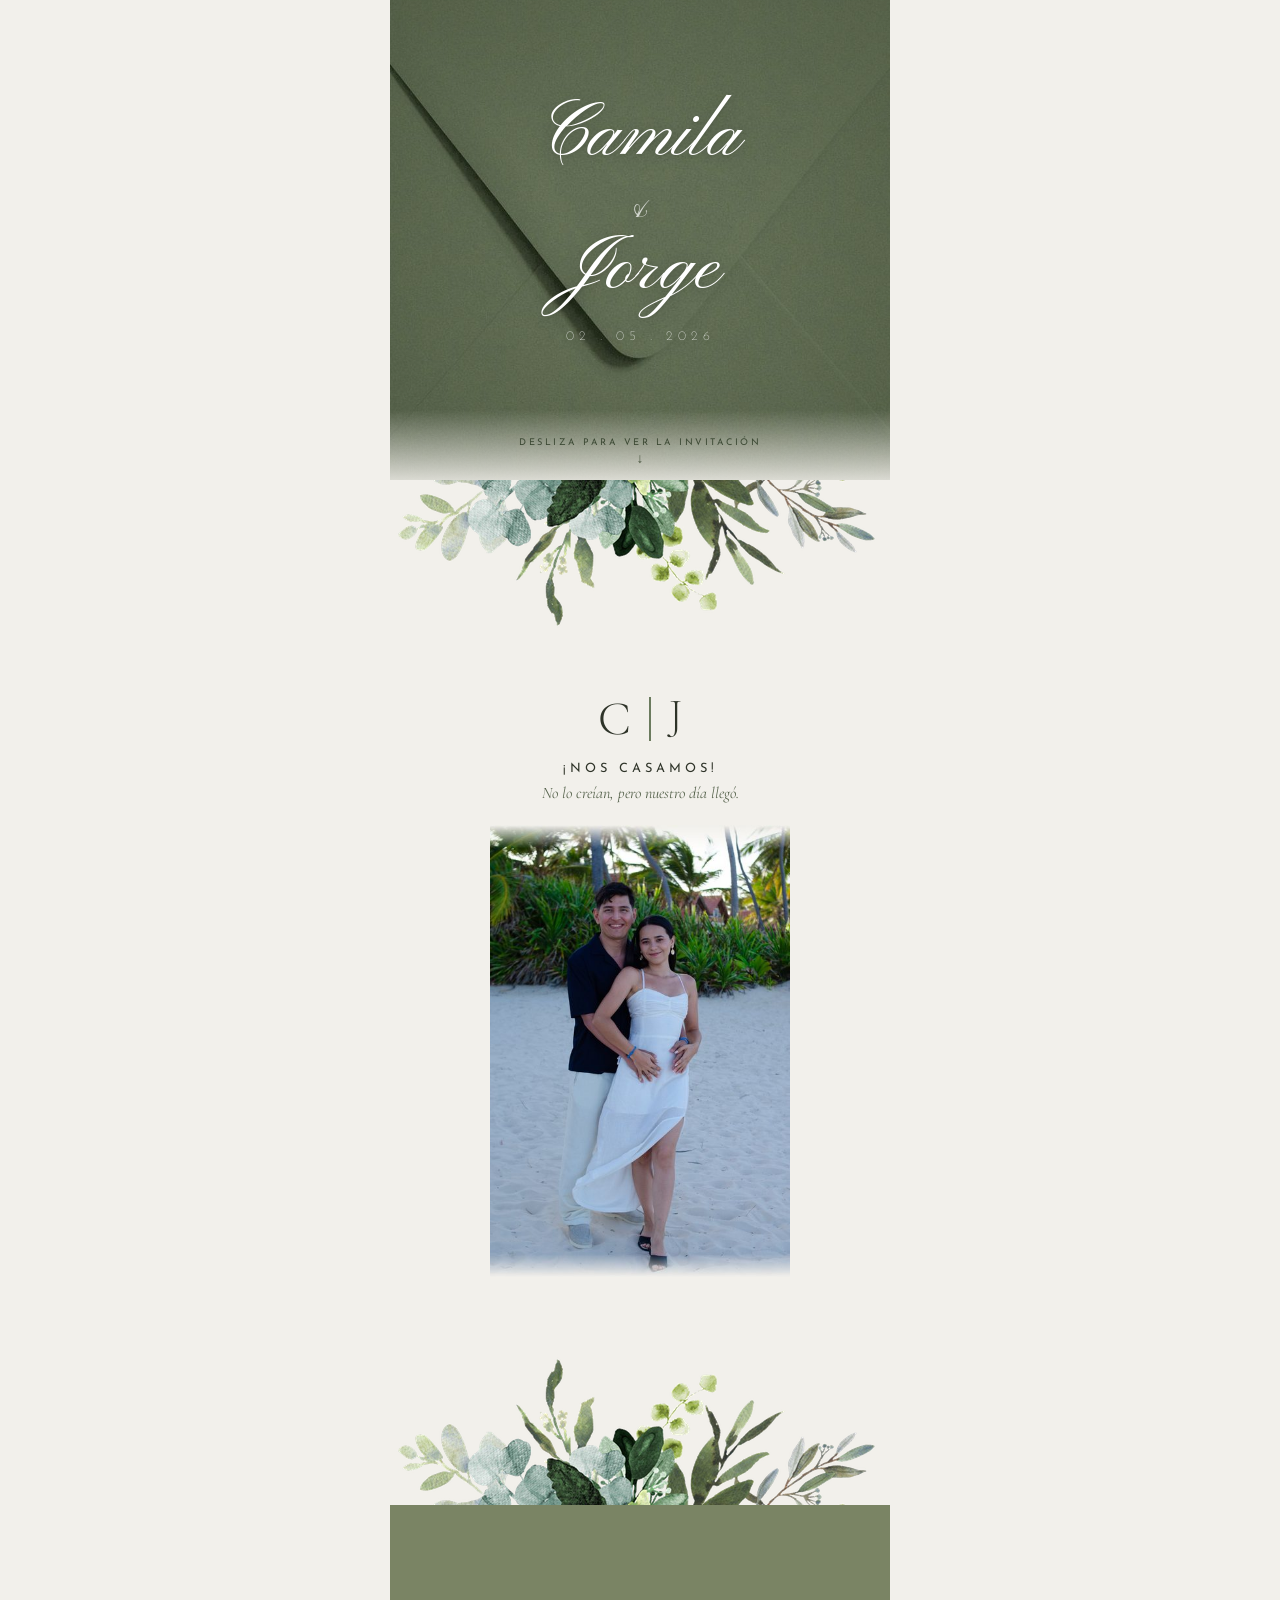
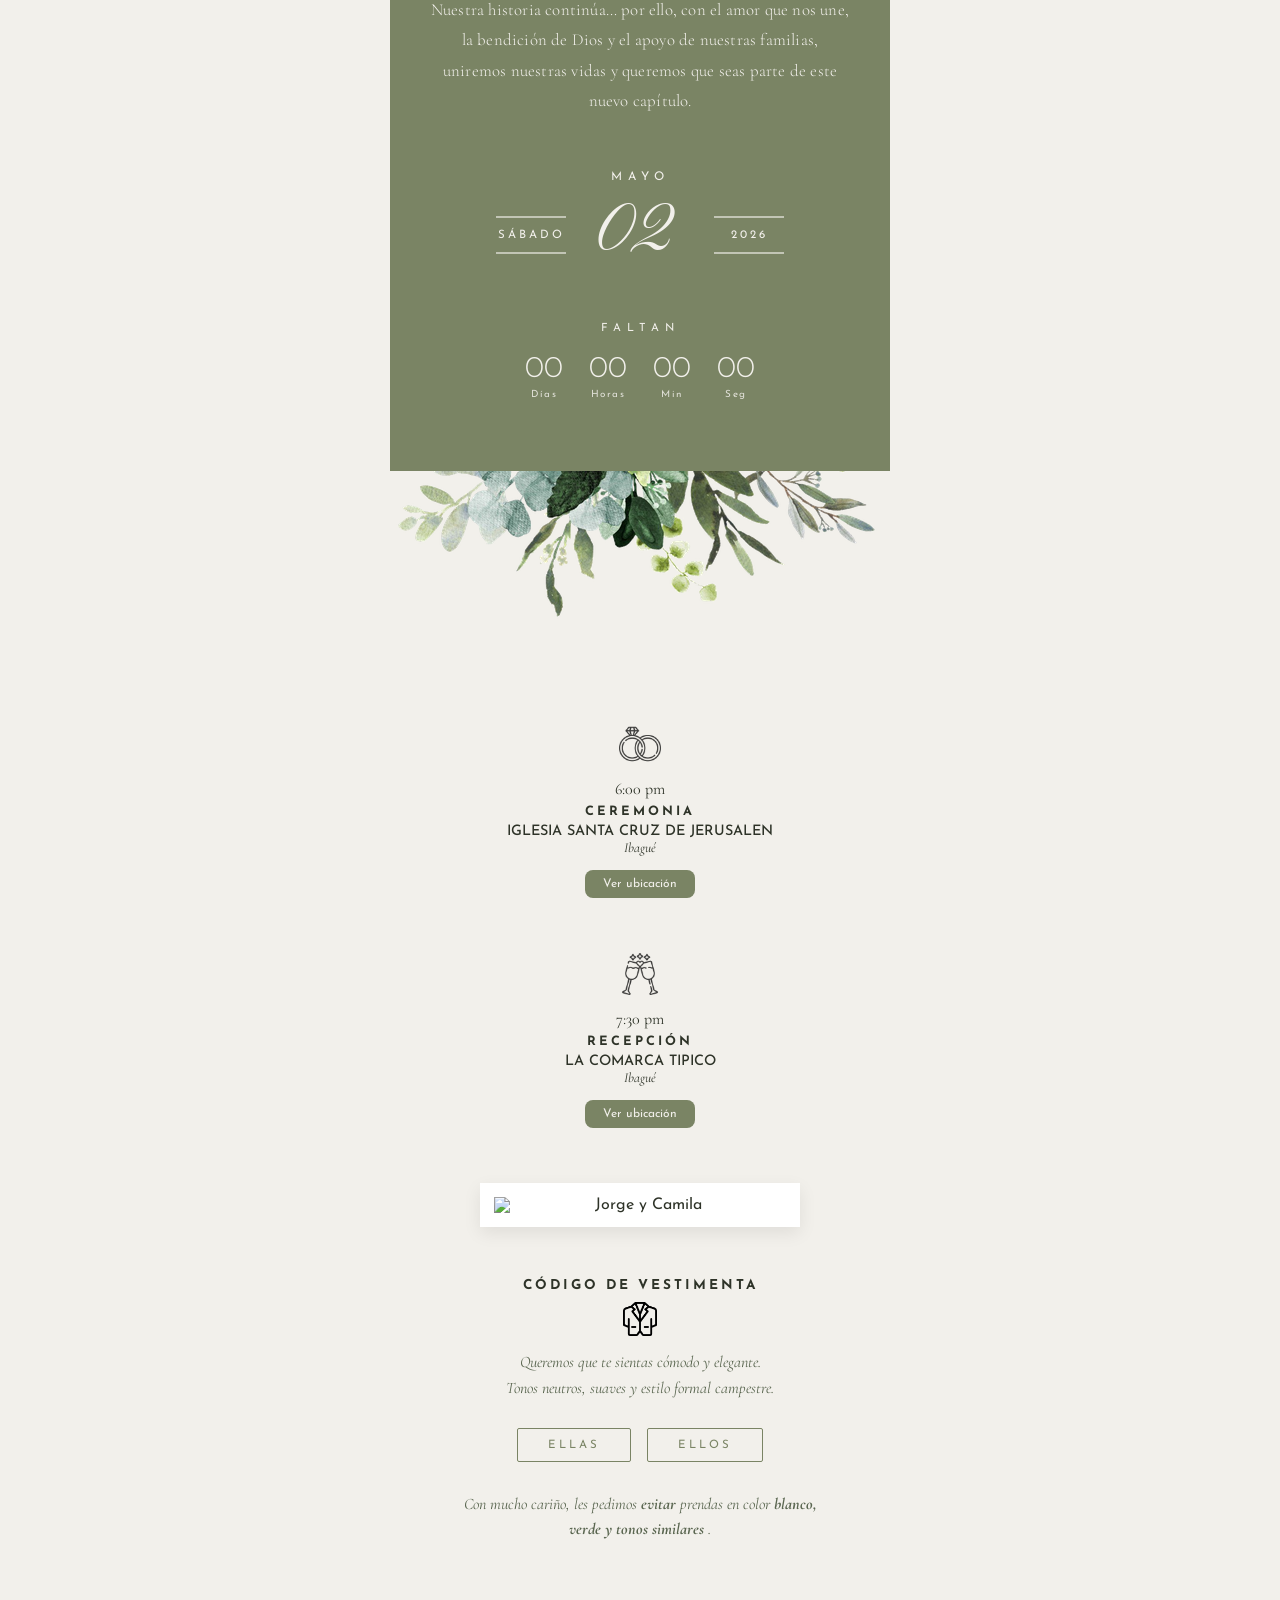
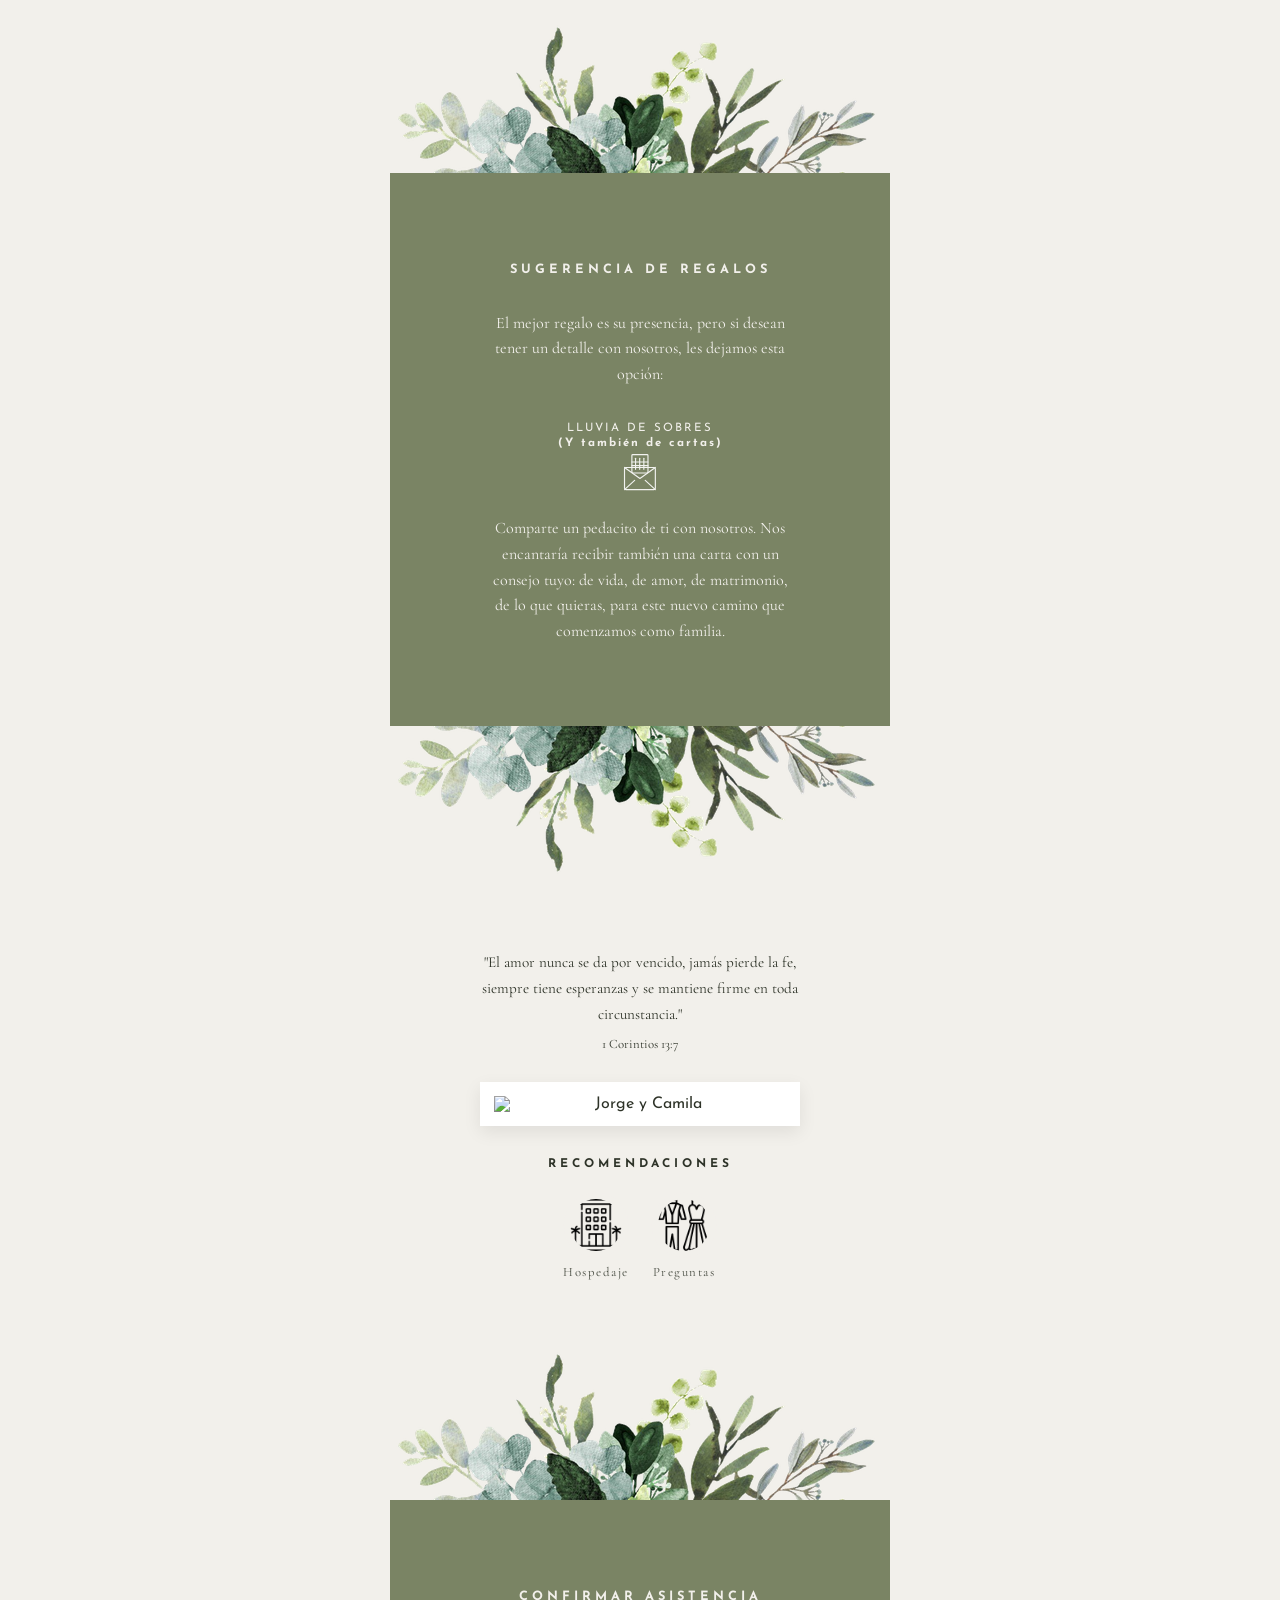
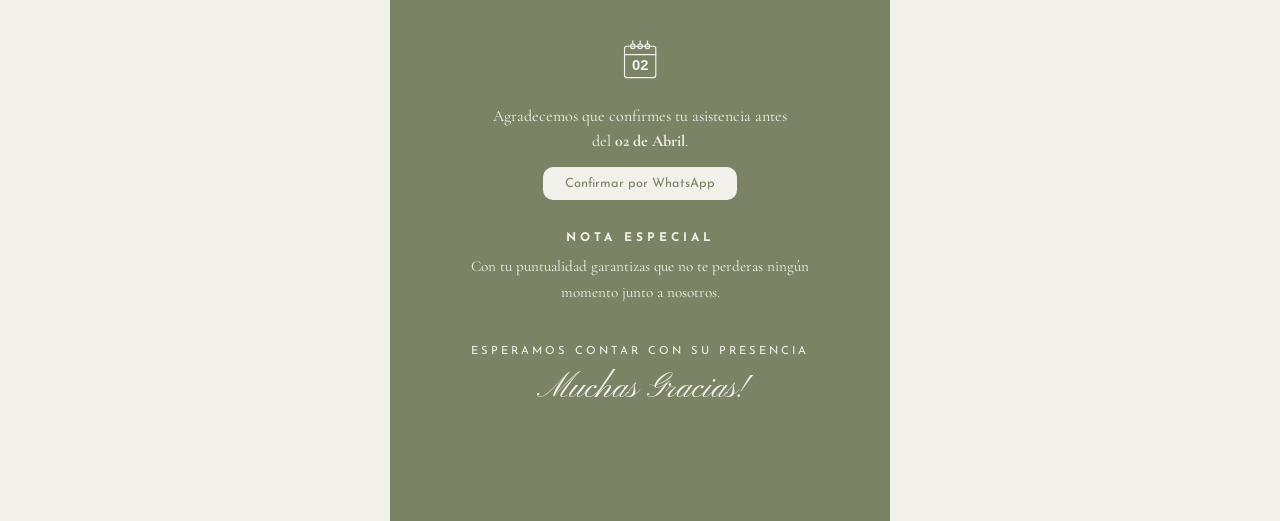
==== commit f31f95e9: "Layout changes and dispotision" ====
--- a/index.html
+++ b/index.html
@@ -32,9 +32,9 @@
             <div class="hero-vig"></div>
             <div class="hero-fade"></div>
             <div class="hero-content">
-                <div class="hname hn1">Jorge</div>
+                <div class="hname hn1">Camila</div>
                 <div class="hamp">&amp;</div>
-                <div class="hname hn2">Camila</div>
+                <div class="hname hn2">Jorge</div>
                 <div class="hdate">02 . 05 . 2026</div>
             </div>
             <div class="hero-hint">
@@ -50,9 +50,9 @@
                 alt="">
             <div class="sec2-inner">
                 <div class="mono" id="mono">
+                    <span class="mono-l ">C</span>
+                    <div class="mono-bar"></div>
                     <span class="mono-l mono-j">J</span>
-                    <div class="mono-bar"></div>
-                    <span class="mono-l">C</span>
                 </div>
                 <div class="casamos" id="casamos">
                     <p class="casamos-t">¡NOS CASAMOS!</p>
@@ -117,7 +117,7 @@
                 <!-- CEREMONIA -->
                 <div class="evento">
                     <img class="evento-icon" src="./assets/anillos-de-boda.png" alt="">
-                    <p class="evento-hora">2:00 pm</p>
+                    <p class="evento-hora">6:00 pm</p>
                     <h3 class="evento-titulo">CEREMONIA</h3>
                     <p class="evento-lugar">IGLESIA SANTA CRUZ DE JERUSALEN</p>
                     <p class="evento-ciudad">Ibagué</p>
@@ -131,7 +131,7 @@
                 <!-- RECEPCIÓN -->
                 <div class="evento">
                     <img class="evento-icon" src="./assets/salud (1).png" alt="">
-                    <p class="evento-hora">4:30 pm</p>
+                    <p class="evento-hora">7:30 pm</p>
                     <h3 class="evento-titulo">RECEPCIÓN</h3>
                     <p class="evento-lugar">LA COMARCA TIPICO</p>
                     <p class="evento-ciudad">Ibagué</p>
@@ -148,14 +148,23 @@
                 <!-- VESTIMENTA -->
                 <div class="sec2-inner vestimenta">
                     <h2 class="vest-title">CÓDIGO DE VESTIMENTA</h2>
-                    <p class="vest-sub">Formal</p>
-
                     <img class="vest-img" src="./assets/chaqueta-de-sport.png" alt="Código de vestimenta formal"
                         loading="lazy">
-
-                    <p class="vest-note">
-                        Con mucho cariño, les pedimos evitar prendas en color blanco, verde
-                        y tonos similares.
+                    <div class="casamos">
+                        <div class="casamos-s">
+                            Queremos que te sientas cómodo y elegante.<br>
+                            Tonos neutros, suaves y estilo formal campestre.
+                        </div>
+                    </div>
+
+                    <div class="pinterest-btns">
+                        <a href="#" class="pinterest-btn" target="_blank">Ellas</a>
+                        <a href="#" class="pinterest-btn" target="_blank">Ellos</a>
+                    </div>
+
+                    <p class="note">
+                        Con mucho cariño, les pedimos <b> evitar </b>  prendas en color <b>blanco, verde
+                        y tonos similares </b>.
                     </p>
                 </div>
             </div>
@@ -163,7 +172,7 @@
                 src="[data-uri]"
                 alt="">
         </section>
-        <!-- SECTION 5 -->
+
         <section class="sec3">
 
             <!-- Regalos -->
@@ -201,7 +210,43 @@
                 </p>
 
             </div>
-
+        </section>
+        <section class="sec2 foto-final">
+
+            <img class="euc-top"
+                src="[data-uri]"
+                alt="">
+            <div class="sec2-inner">
+
+                <p class="foto-cita">
+                    "El amor nunca se da por vencido, jamás pierde la fe,
+                    siempre tiene esperanzas y se mantiene firme en toda circunstancia."
+                    <br>
+                    <span>1 Corintios 13:7</span>
+                </p>
+
+                <div class="foto-marco">
+                    <img src="./assets/DSC_6521.JPEG" alt="Jorge y Camila" loading="lazy">
+                </div>
+                <h2 class="vest-title recomendaciones">RECOMENDACIONES</h2>
+                <div class="vest-links">
+                    <a href="recomendaciones.html" class="vest-link">
+                        <img src="./assets/recurso.png" alt="Hoteles y Airbnb">
+                        <span class="vest-link-text">Hospedaje</span>
+                    </a>
+                    <a href="recomendaciones.html" class="vest-link">
+                        <img src="./assets/ropa.png" alt="Dress code">
+                        <span class="vest-link-text">Preguntas</span>
+                    </a>
+                </div>
+            </div>
+            <img class="euc-bottom"
+                src="[data-uri]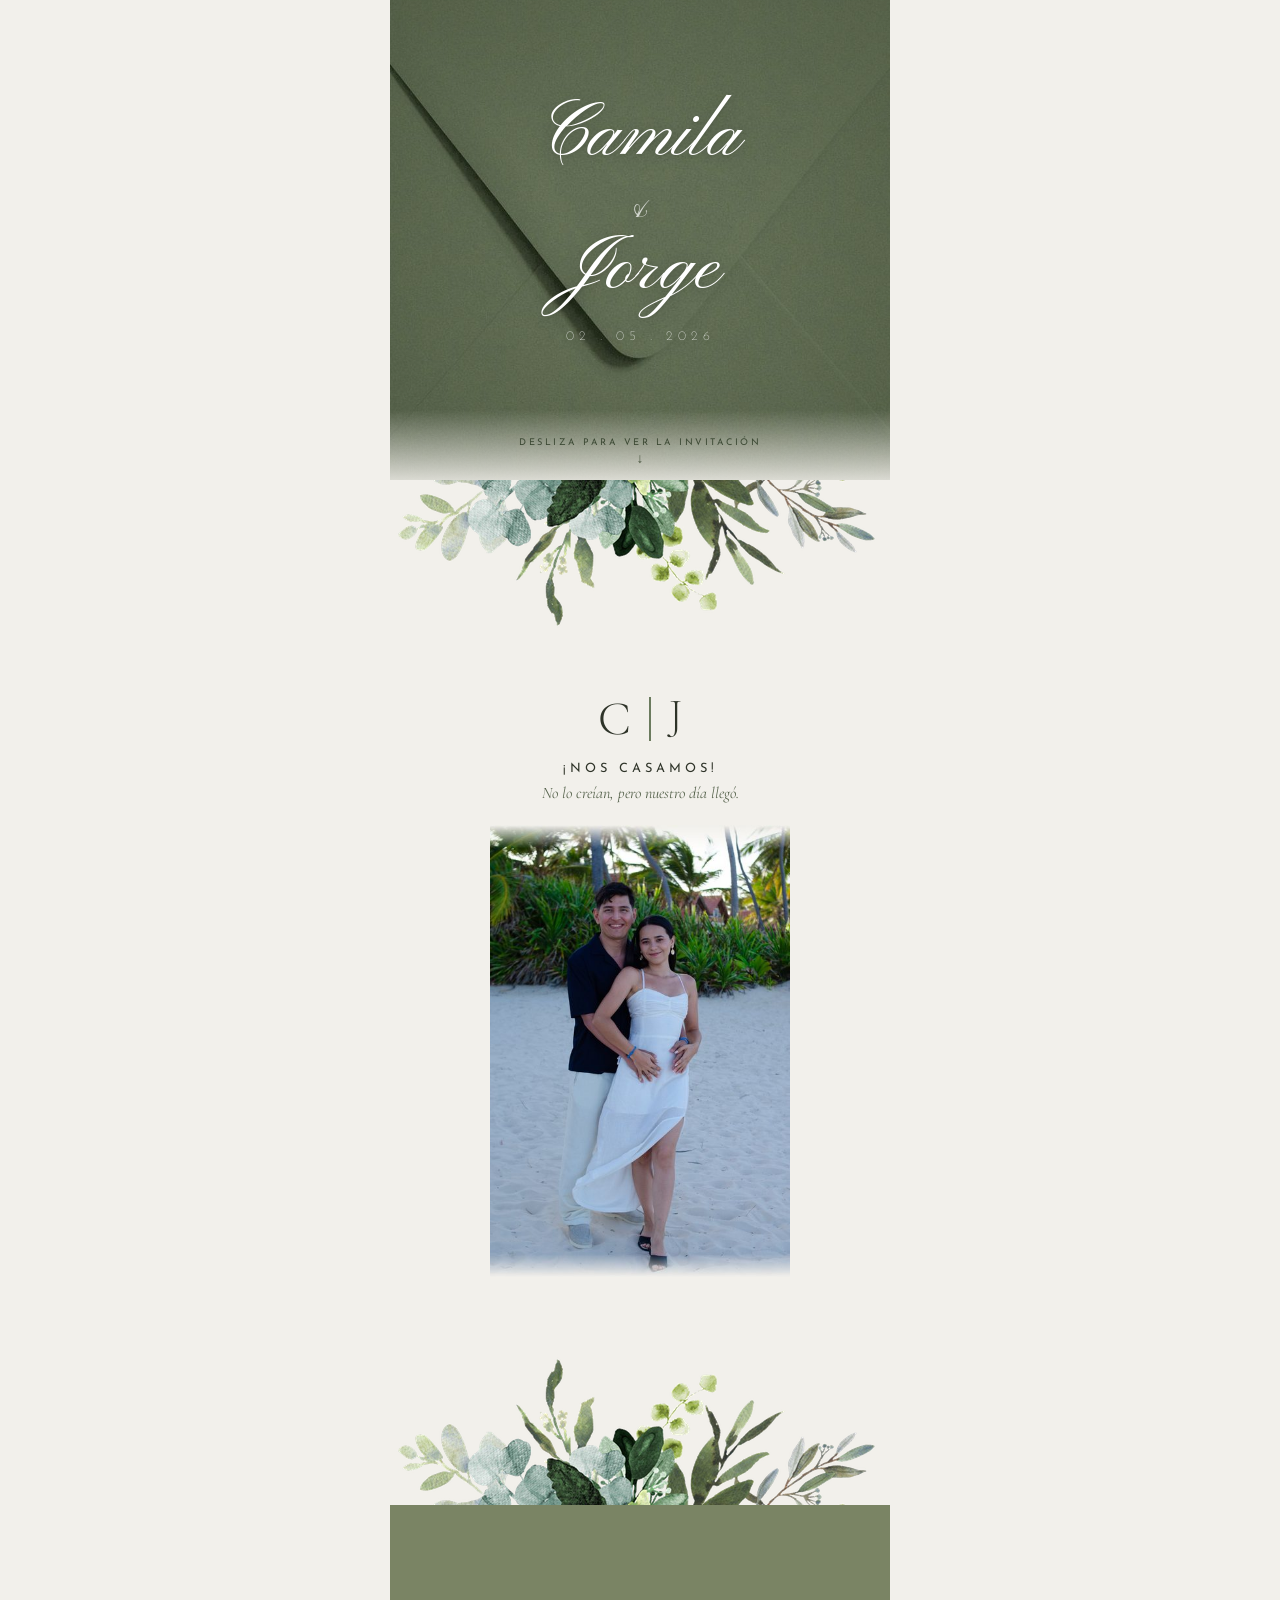
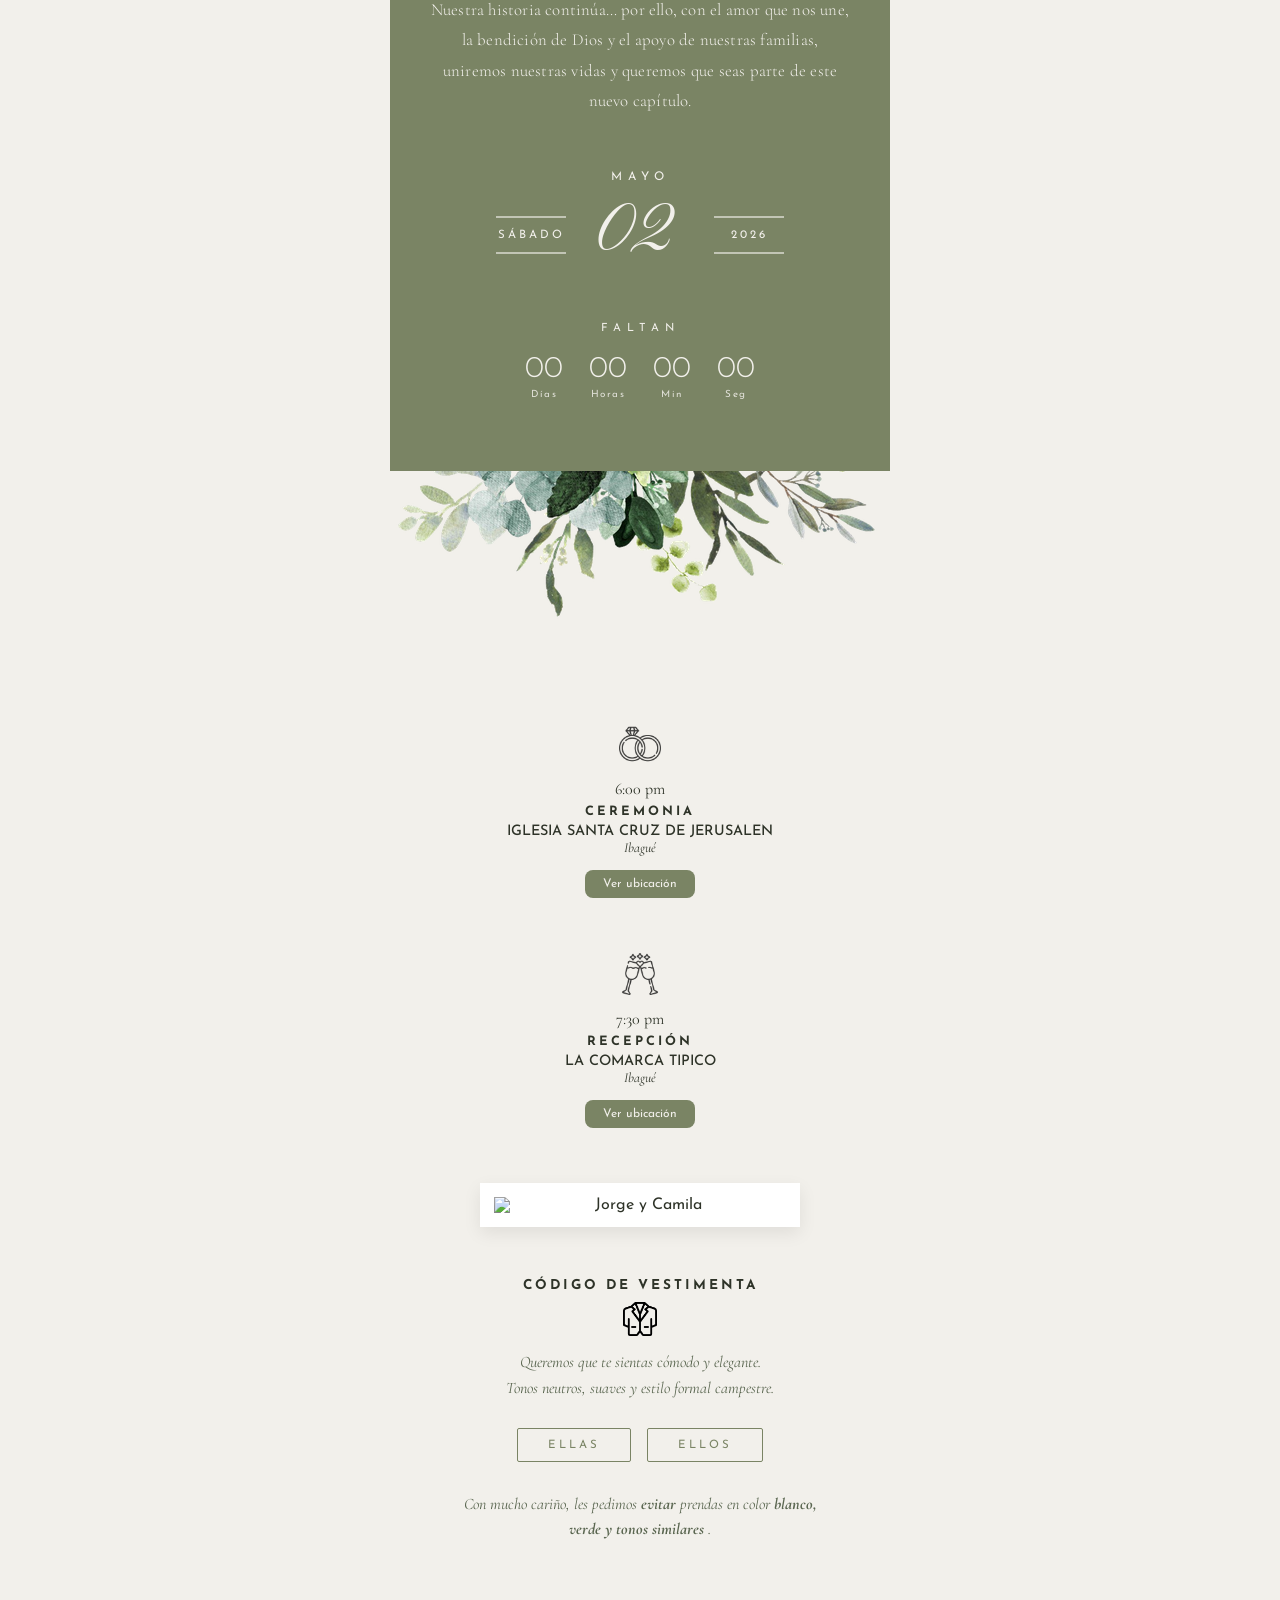
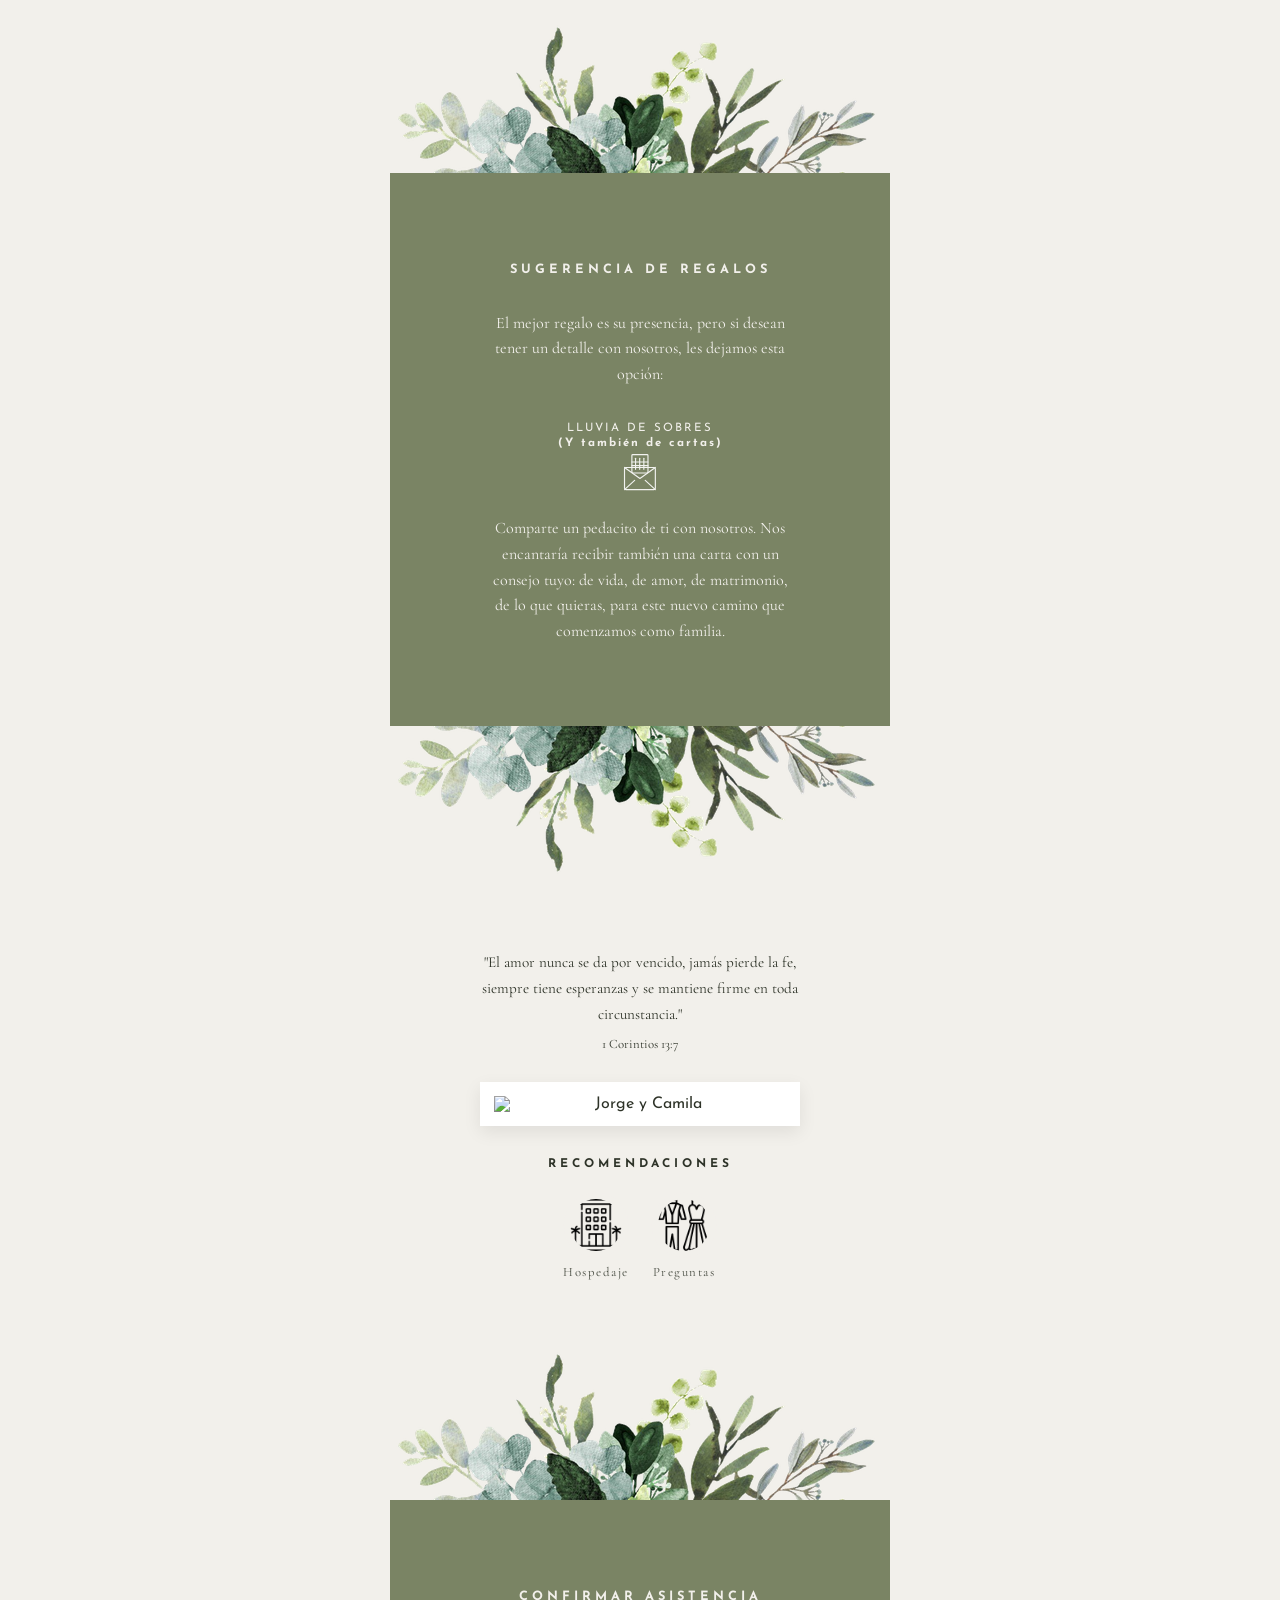
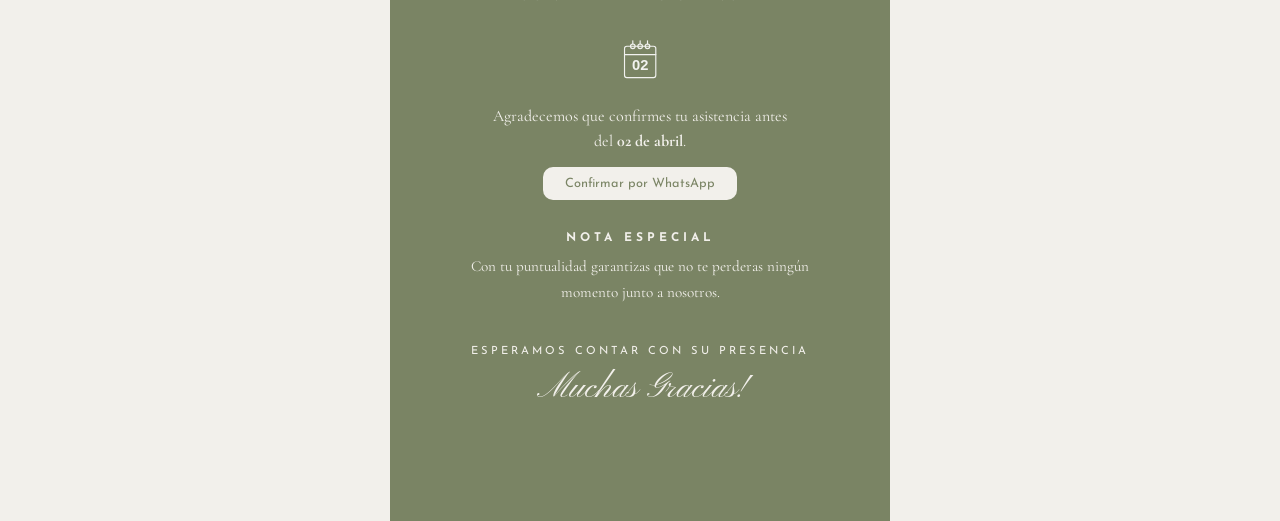
==== commit 343d52c8: "Typo fixed" ====
--- a/index.html
+++ b/index.html
@@ -158,8 +158,8 @@
                     </div>
 
                     <div class="pinterest-btns">
-                        <a href="#" class="pinterest-btn" target="_blank">Ellas</a>
-                        <a href="#" class="pinterest-btn" target="_blank">Ellos</a>
+                        <a href="https://pin.it/qPJDpewz0" class="pinterest-btn" target="_blank">Ellas</a>
+                        <a href="https://pin.it/6wA3D57Lk" class="pinterest-btn" target="_blank">Ellos</a>
                     </div>
 
                     <p class="note">
@@ -269,7 +269,7 @@
 
                 <p class="rsvp-text">
                     Agradecemos que confirmes tu asistencia antes
-                    del <strong>02 de Abril</strong>.
+                    del <strong>02 de abril</strong>.
                 </p>
 
                 <a class="rsvp-btn"
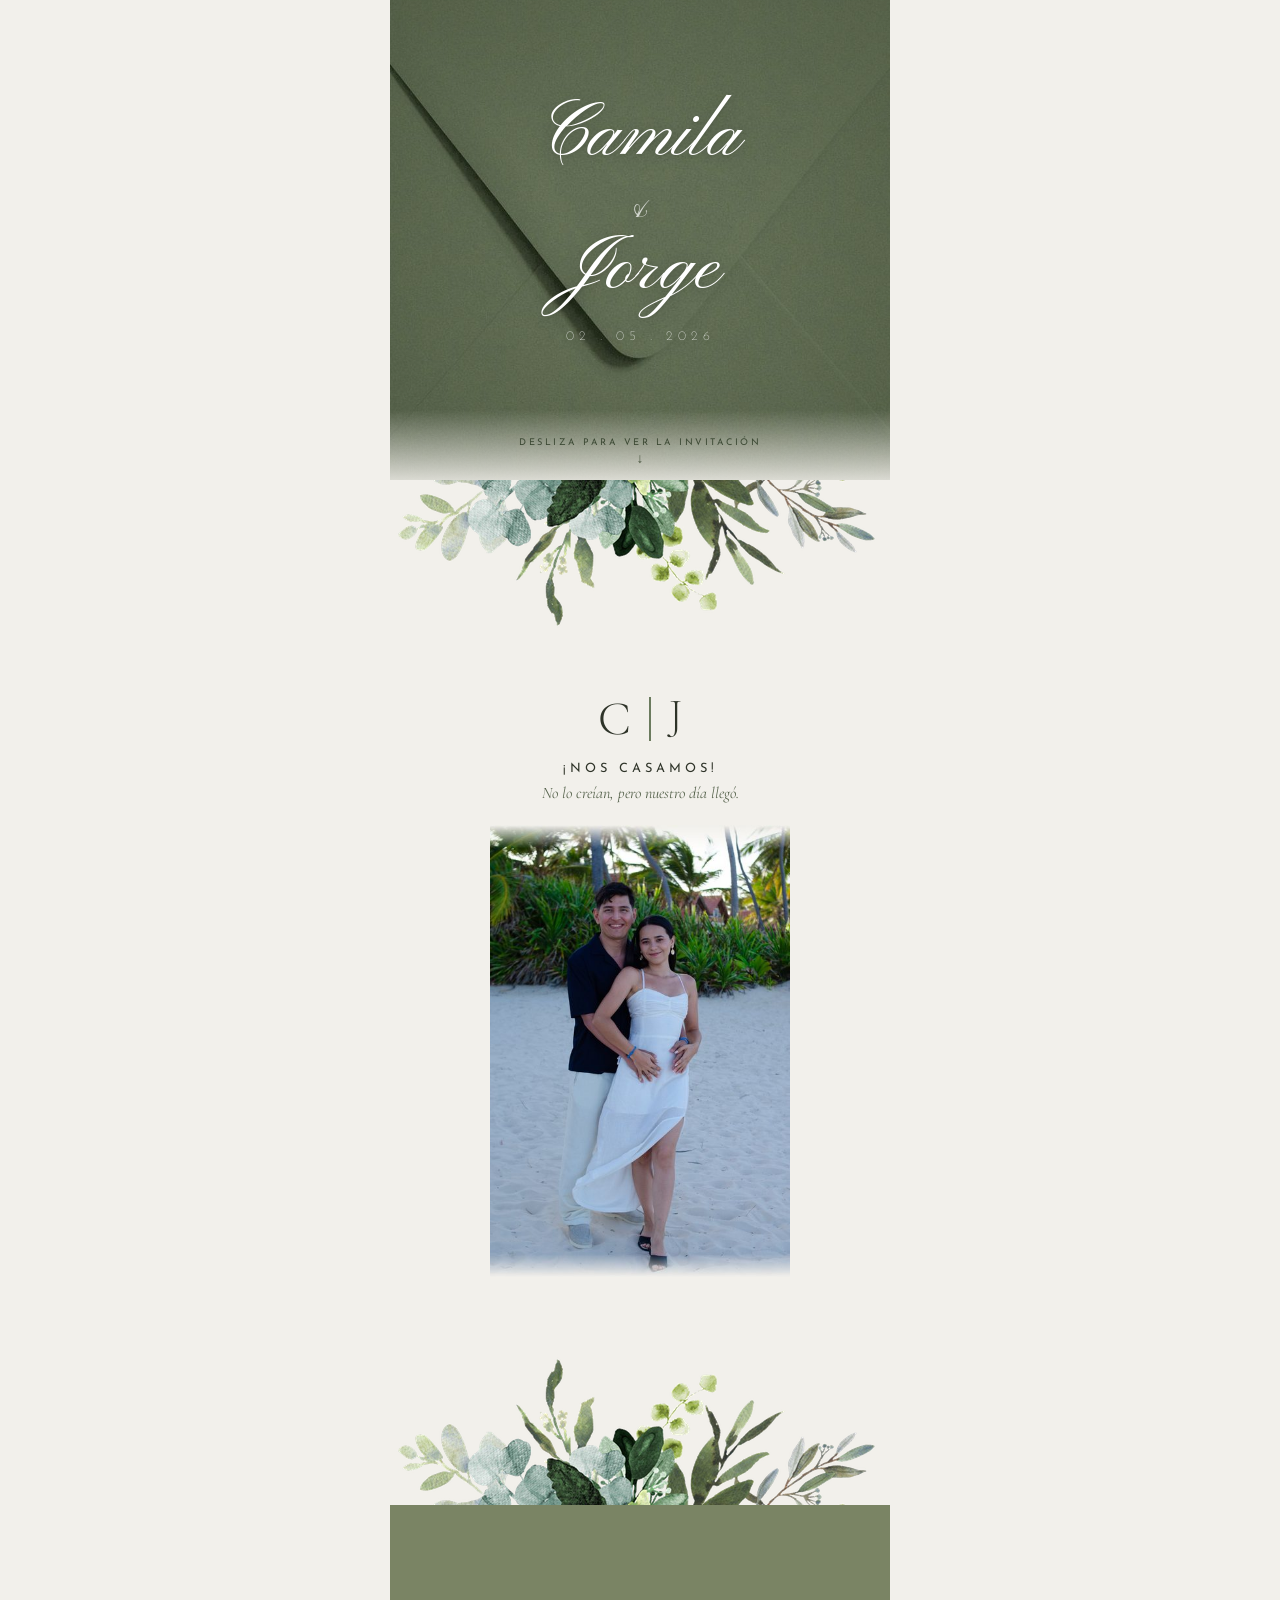
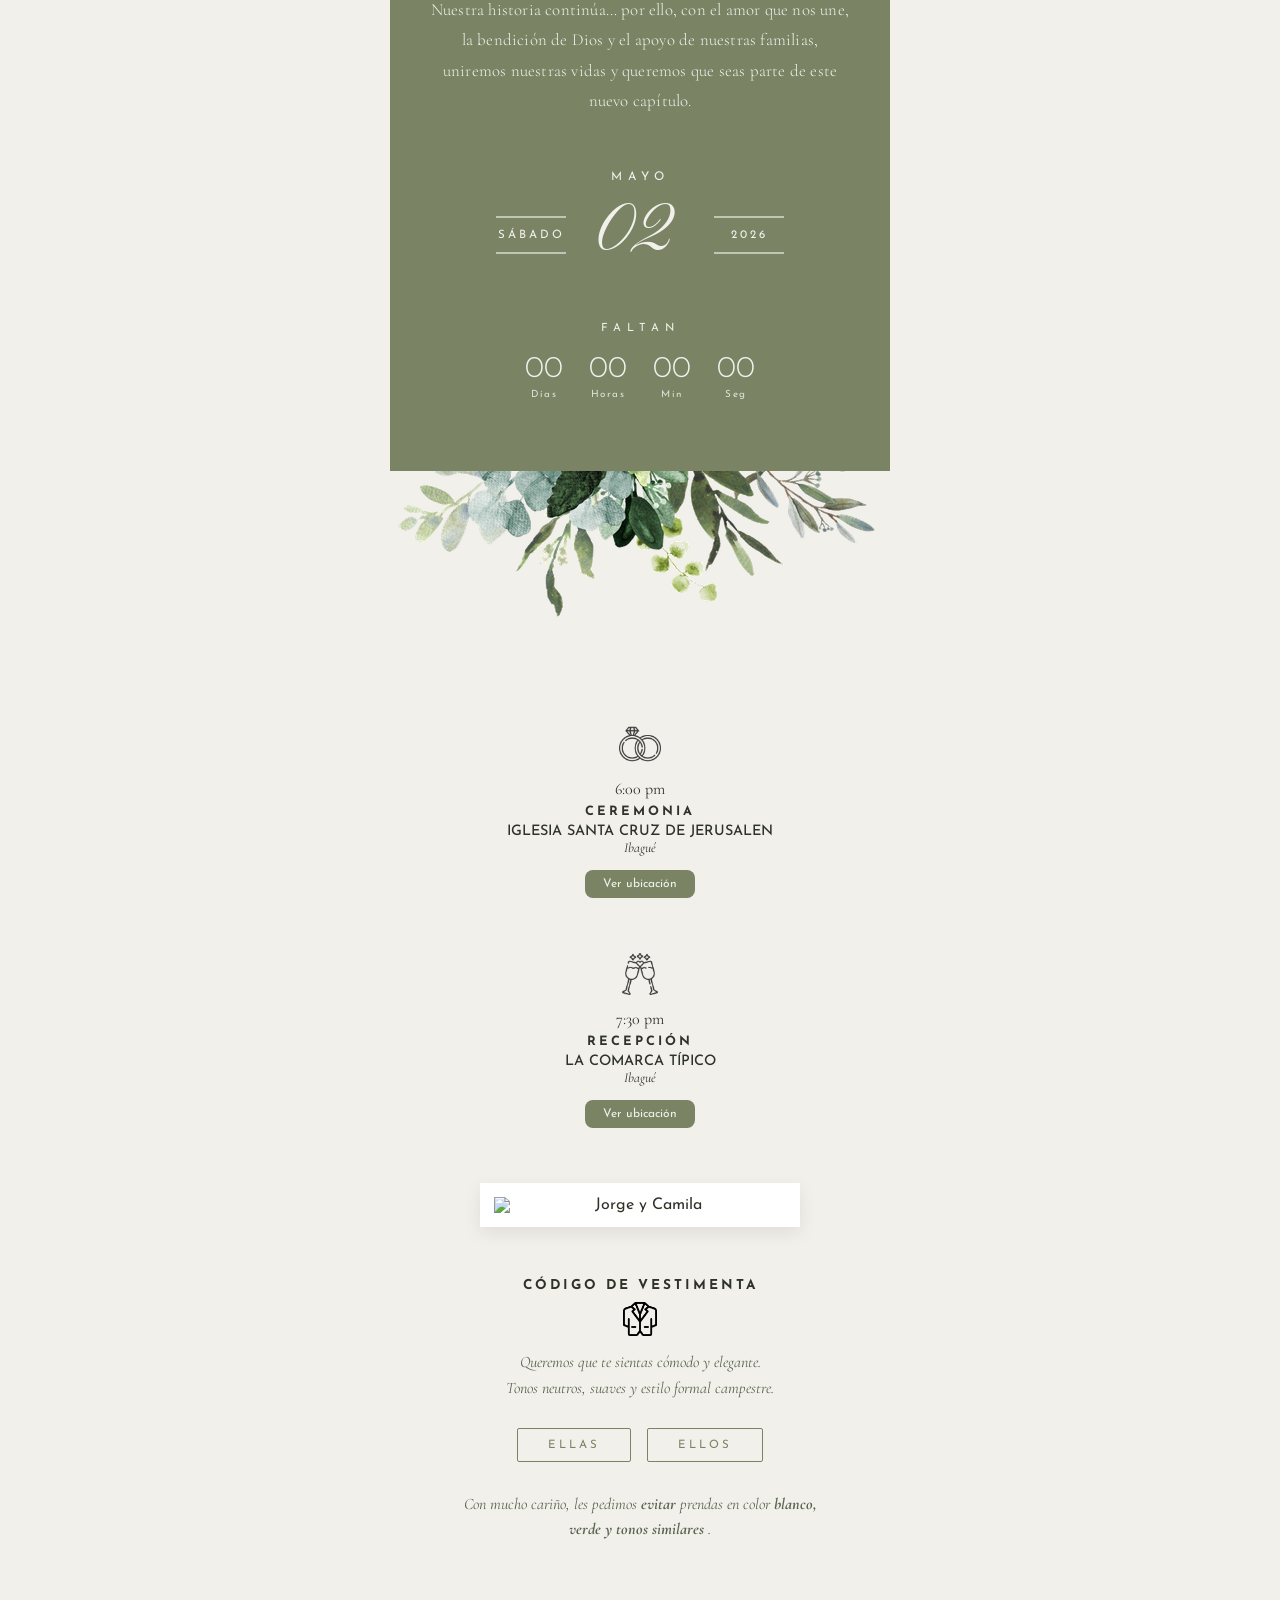
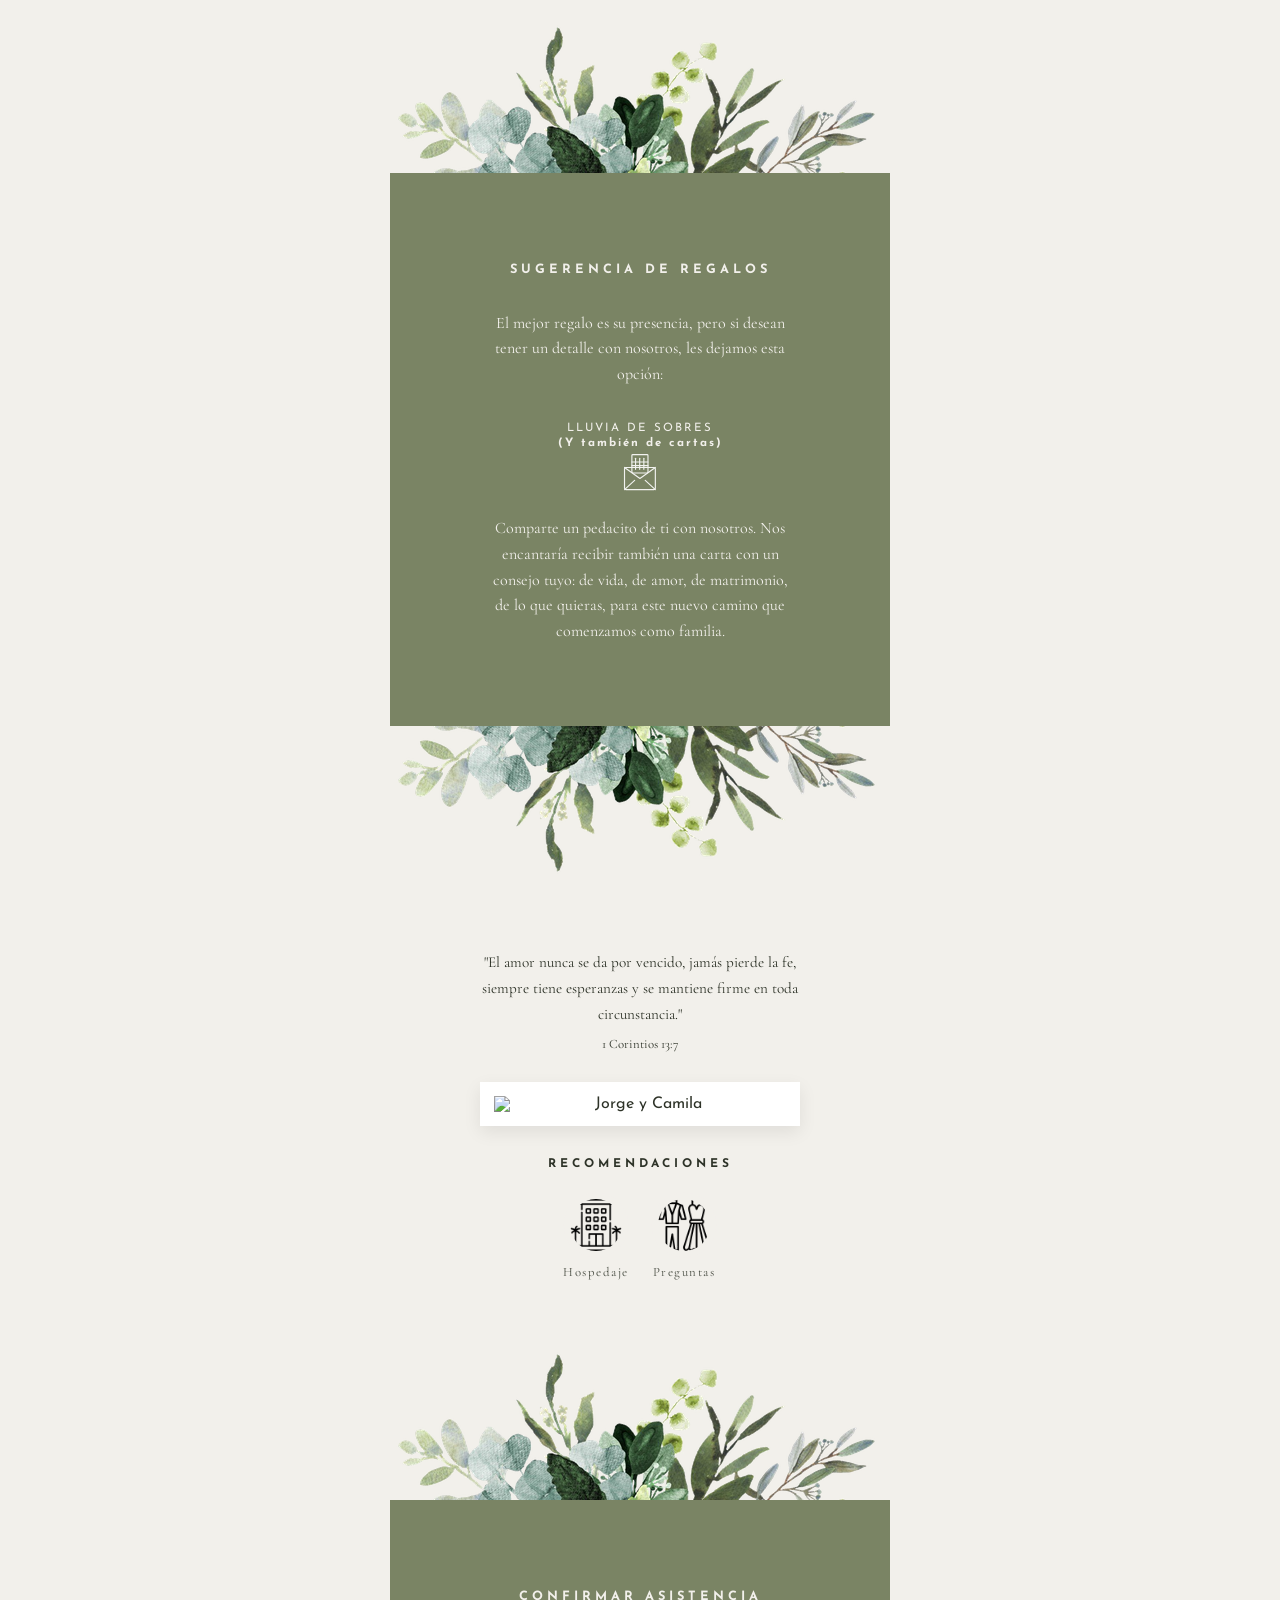
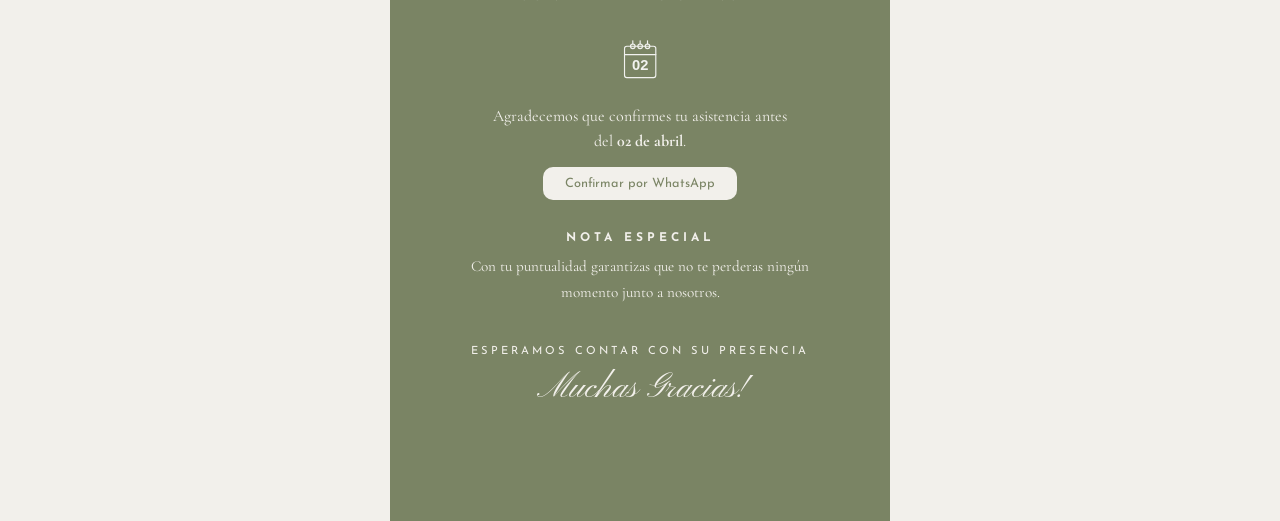
==== commit a110565f: "Typo fixed" ====
--- a/index.html
+++ b/index.html
@@ -133,7 +133,7 @@
                     <img class="evento-icon" src="./assets/salud (1).png" alt="">
                     <p class="evento-hora">7:30 pm</p>
                     <h3 class="evento-titulo">RECEPCIÓN</h3>
-                    <p class="evento-lugar">LA COMARCA TIPICO</p>
+                    <p class="evento-lugar">LA COMARCA TÍPICO</p>
                     <p class="evento-ciudad">Ibagué</p>
 
                     <a class="evento-btn" href="https://maps.app.goo.gl/S9WcDN7DoH4PSPwHA" target="_blank"
--- a/css/styles.css
+++ b/css/styles.css
@@ -900,21 +900,34 @@
   margin: 0 auto;
 }
 
-/* Normalizar embeds de Airbnb */
+/* Normalizar embeds de Airbnb — overrides inline styles */
+.airbnb-embed-frame {
+  width: 100% !important;
+  max-width: 100% !important;
+  height: 300px !important;
+  margin: 0 !important;
+  border-radius: 16px;
+  overflow: hidden;
+  box-sizing: border-box !important;
+  display: block;
+}
+
+.airbnb-embed-frame iframe {
+  width: 100% !important;
+  height: 100% !important;
+  border: none;
+  display: block;
+}
+
+/* Resto de embeds genéricos */
 .airbnb-grid a[data-testid],
-.airbnb-grid > a,
-.airbnb-grid iframe {
+.airbnb-grid > a {
   display: block;
   width: 100%;
   border: none;
-  border-radius: 12px;
+  border-radius: 16px;
   overflow: hidden;
-  box-shadow: 0 4px 20px rgba(46, 51, 40, .09);
   font-family: 'Josefin Sans', sans-serif;
-}
-
-.airbnb-grid iframe {
-  min-height: 340px;
 }
 
 /* Scroll-reveal para sección airbnb */
